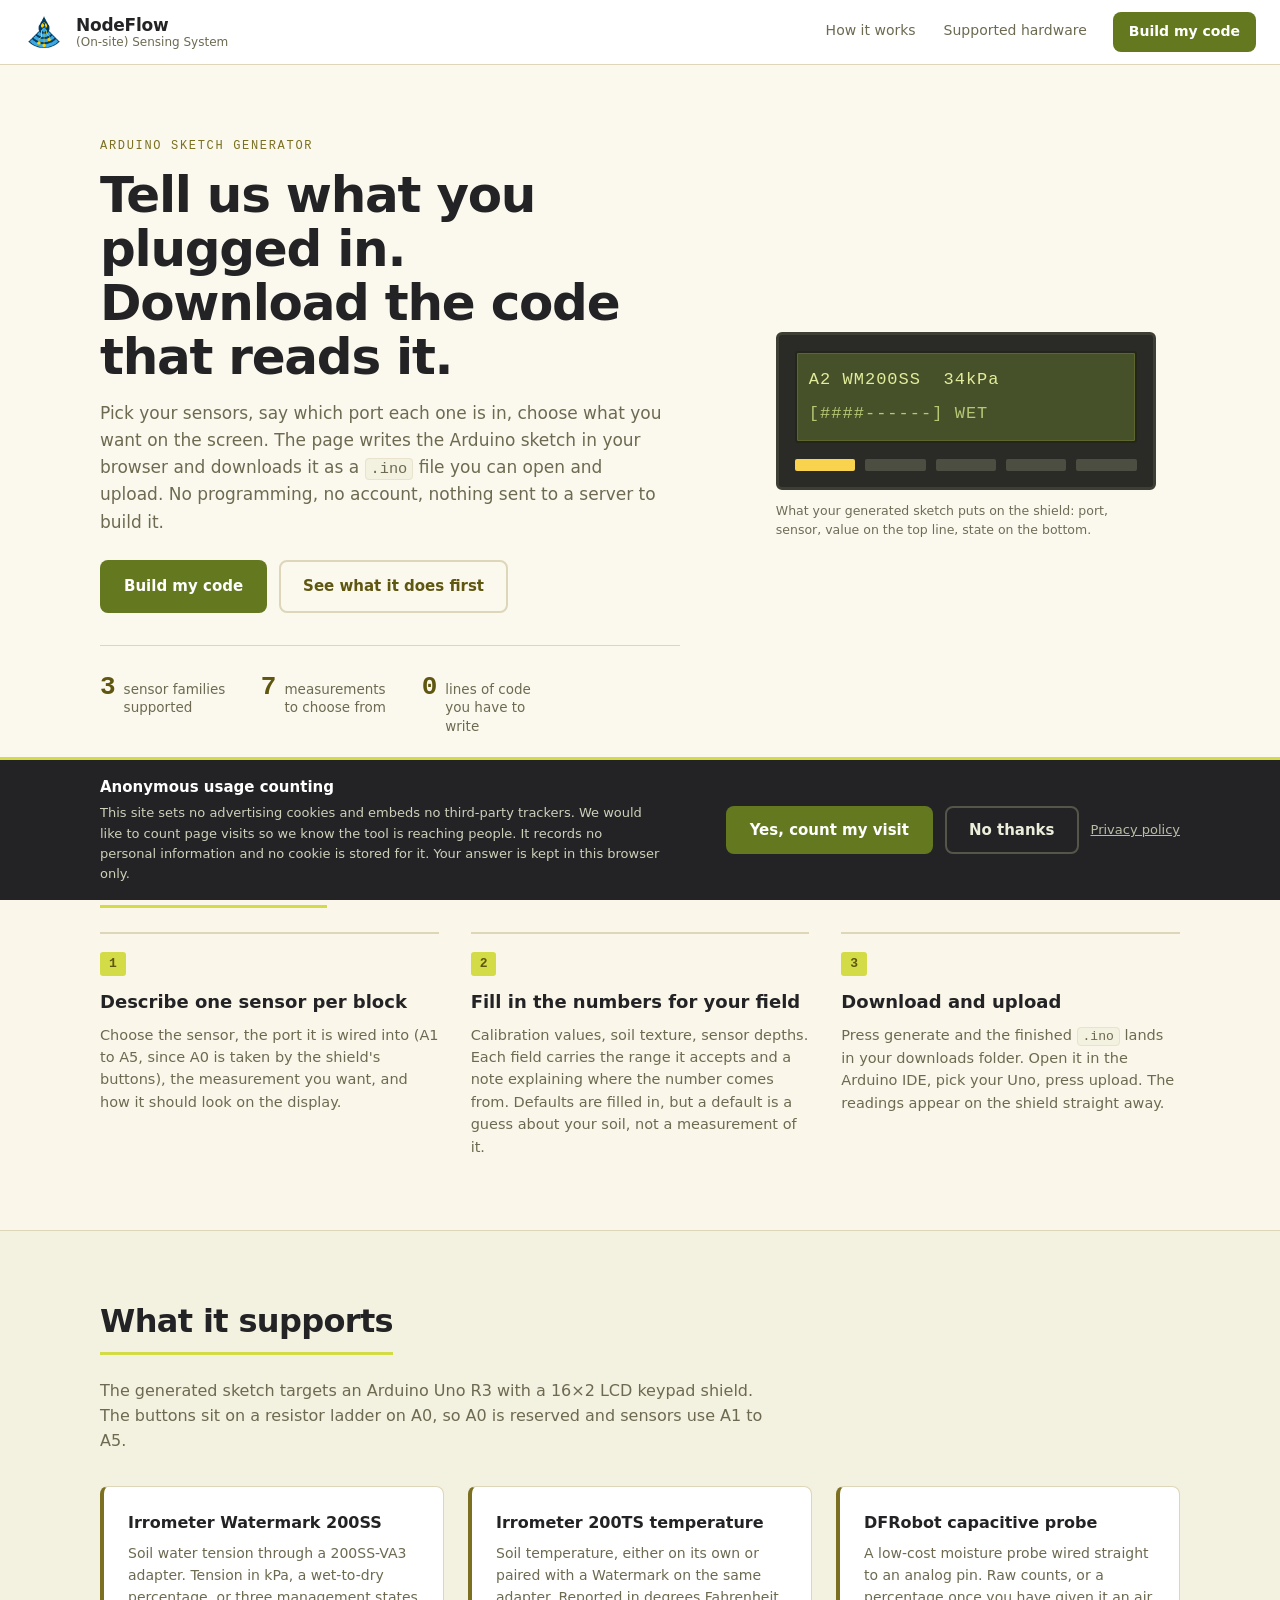
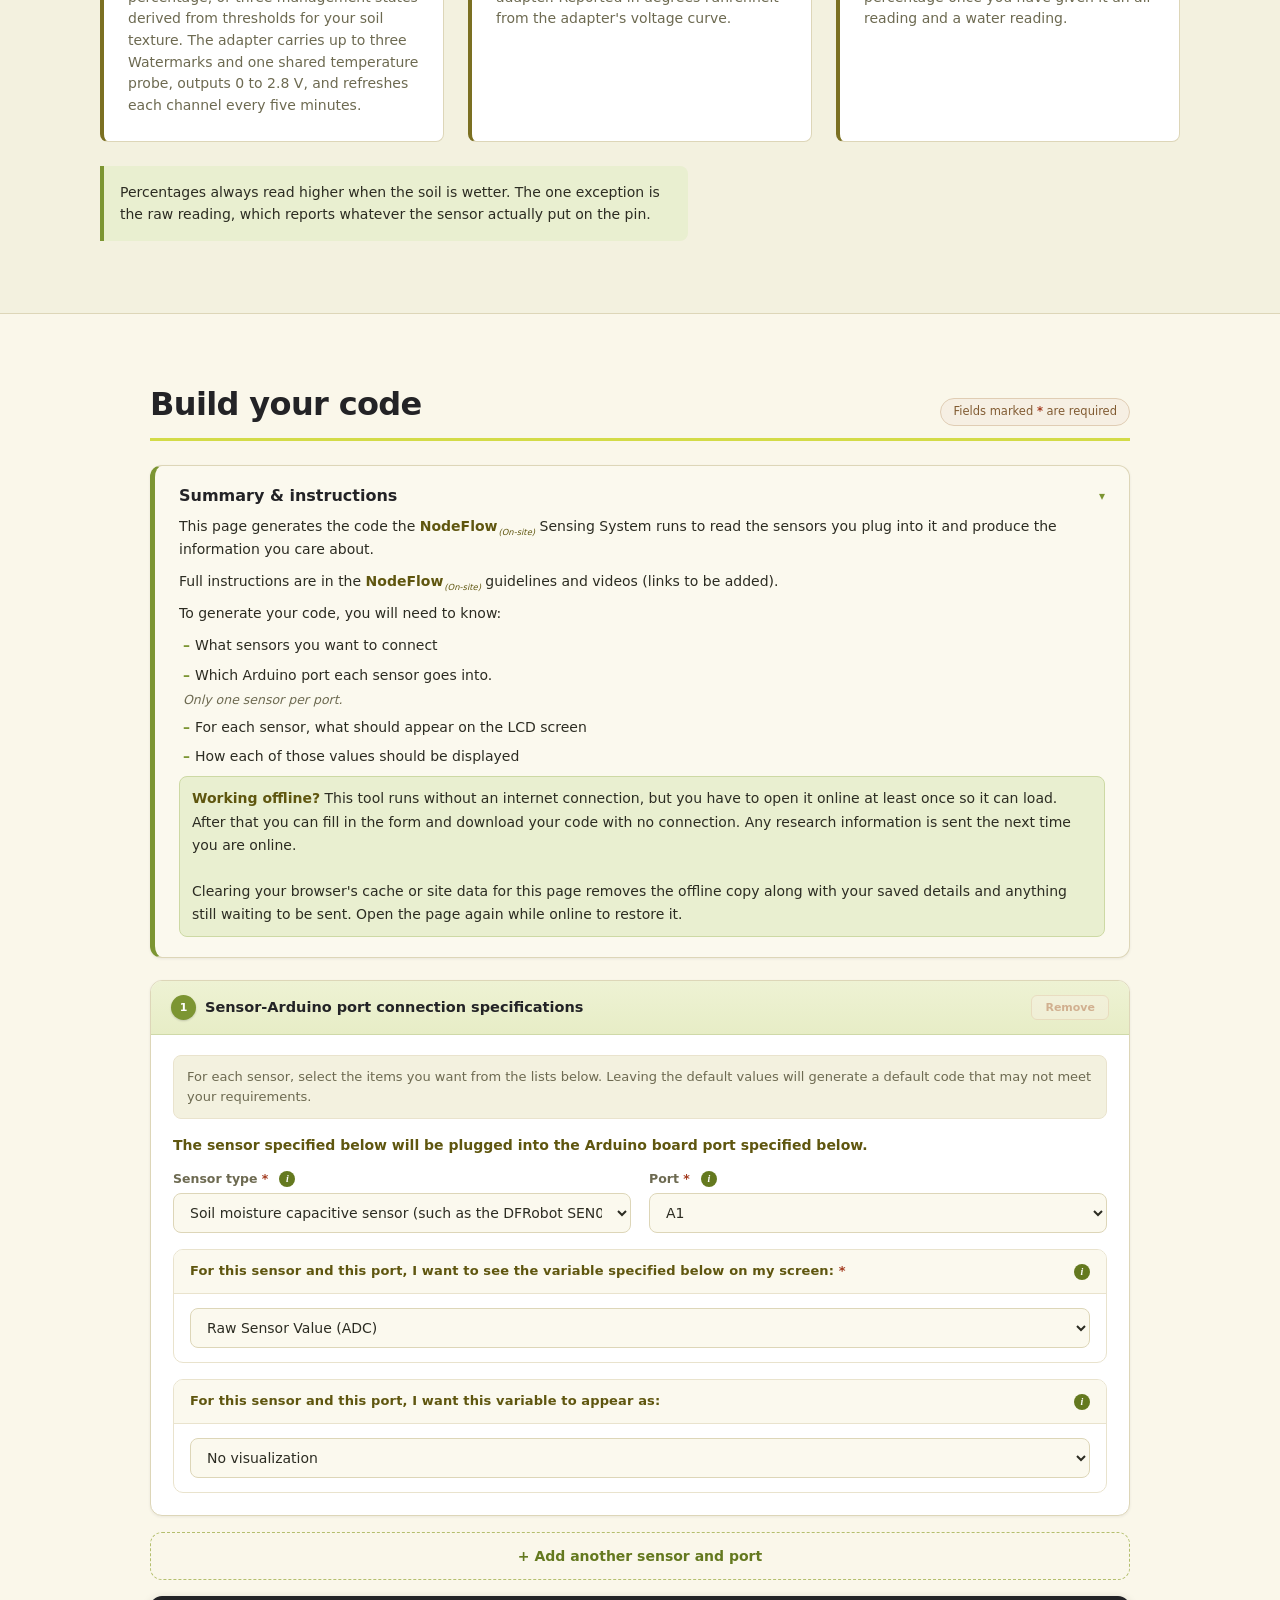
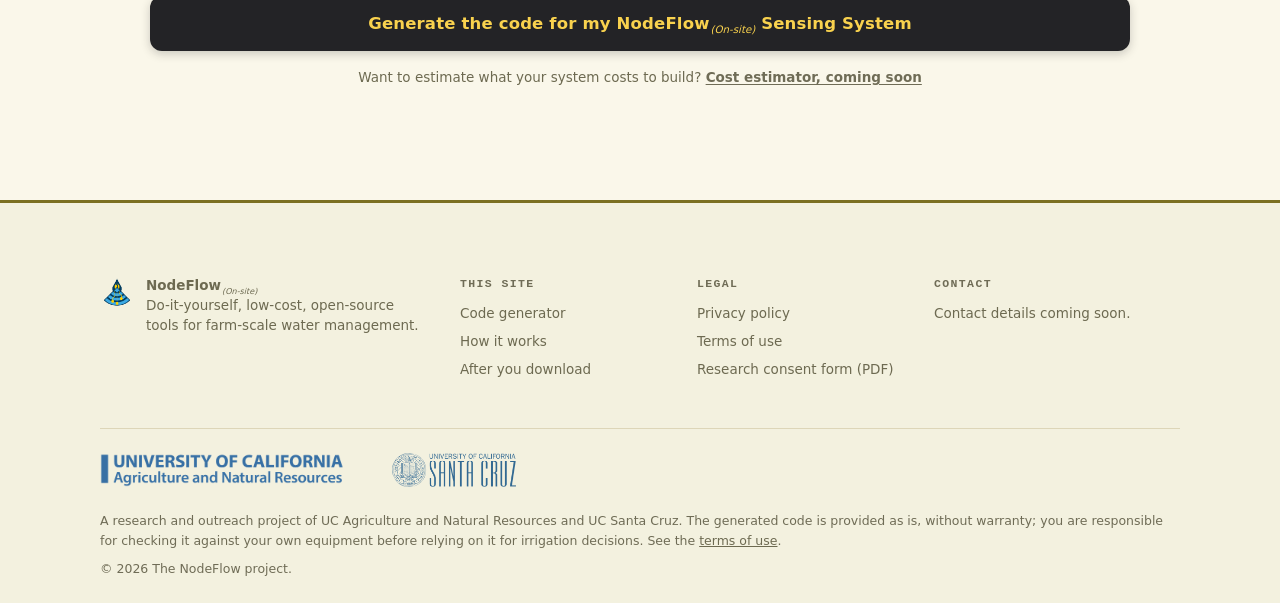
==== index.html @ 5596eda3 "Rebuild the site around the device's own display, and finish the pages The generator was a bare form" ====
<!doctype html>
<html lang="en">
  <head>
    <meta charset="UTF-8" />
    <meta name="viewport" content="width=device-width, initial-scale=1.0" />

    <title>
      NodeFlow (On-site) Arduino Code Generator for Soil Sensors
    </title>
    <meta
      name="description"
      content="Fill in which soil sensors you have and which Arduino ports they use, and download a ready-to-upload .ino sketch. Supports Watermark 200SS tension, Irrometer 200TS temperature and DFRobot capacitive probes. No coding, no account, works offline."
    />
    <link
      rel="canonical"
      href="https://fernlag.github.io/NodeFlow-Onsite-Sensing-System/"
    />
    <meta name="theme-color" content="#7c9532" />
    <meta name="referrer" content="strict-origin-when-cross-origin" />
    <meta
      http-equiv="Content-Security-Policy"
      content="default-src 'self'; script-src 'self' 'unsafe-inline'; style-src 'self' 'unsafe-inline'; img-src 'self' data:; font-src 'self'; connect-src 'self' https://script.google.com; object-src 'none'; base-uri 'self'; form-action 'none'; frame-ancestors 'none'"
    />

    <meta property="og:type" content="website" />
    <meta
      property="og:title"
      content="NodeFlow (On-site) Arduino Code Generator for Soil Sensors"
    />
    <meta
      property="og:description"
      content="Describe your sensors and ports, download a ready-to-upload Arduino sketch. Built for growers, no programming needed."
    />
    <meta
      property="og:url"
      content="https://fernlag.github.io/NodeFlow-Onsite-Sensing-System/"
    />
    <meta
      property="og:image"
      content="https://fernlag.github.io/NodeFlow-Onsite-Sensing-System/assets/img/og-image.png"
    />
    <meta
      property="og:image:alt"
      content="NodeFlow On-site code generator, showing a 16 by 2 LCD reading A2 WM200SS 34 kPa"
    />
    <meta property="og:image:width" content="1200" />
    <meta property="og:image:height" content="630" />
    <meta property="og:site_name" content="NodeFlow (On-site) Sensing System" />
    <meta name="twitter:card" content="summary_large_image" />

    <link rel="icon" href="favicon.ico" sizes="any" />
    <link rel="icon" type="image/png" sizes="32x32" href="assets/img/favicon-32.png" />
    <link rel="icon" type="image/png" sizes="16x16" href="assets/img/favicon-16.png" />
    <link rel="apple-touch-icon" href="assets/img/apple-touch-icon.png" />
    <link rel="manifest" href="site.webmanifest" />
    <link rel="stylesheet" href="assets/css/styles.css" />
  </head>
  <body>
    <a class="skip-link" href="#build">Skip to the code generator</a>

    <header class="site-bar">
      <a class="brand" href="index.html">
        <img
          src="assets/img/nodeflow-logo.png"
          alt="NodeFlow logo: a water drop over a fan of soil layers with three sensor nodes"
          width="40"
          height="40"
        />
        <span class="brand-text">
          <span class="brand-name">NodeFlow</span>
          <span class="brand-sub">(On-site) Sensing System</span>
        </span>
      </a>
      <nav class="site-nav" aria-label="Main">
        <a href="#how">How it works</a>
        <a href="#hardware">Supported hardware</a>
        <a href="#build" class="site-nav-cta">Build my code</a>
      </nav>
    </header>

    <main id="main">
      <!-- ---------- Hero: the primary action sits above the fold ---------- -->
      <section class="hero" aria-labelledby="hero-title">
        <div class="hero-inner">
          <div class="hero-copy">
            <p class="eyebrow">Arduino sketch generator</p>
            <h1 id="hero-title">
              Tell us what you plugged in.<br />
              Download the code that reads it.
            </h1>
            <p class="hero-lede">
              Pick your sensors, say which port each one is in, choose what you
              want on the screen. The page writes the Arduino sketch in your
              browser and downloads it as a
              <code>.ino</code> file you can open and upload. No programming, no
              account, nothing sent to a server to build it.
            </p>
            <div class="hero-actions">
              <a class="btn btn-primary" href="#build">Build my code</a>
              <a class="btn btn-quiet" href="#how">See what it does first</a>
            </div>
            <ul class="hero-facts">
              <li><span>3</span> sensor families supported</li>
              <li><span>7</span> measurements to choose from</li>
              <li><span>0</span> lines of code you have to write</li>
            </ul>
          </div>

          <!-- The device's own 16x2 display is the visual anchor of the site -->
          <div class="hero-device" aria-hidden="true">
            <div class="lcd">
              <div class="lcd-screen">
                <span class="lcd-line">A2 WM200SS  34kPa</span>
                <span class="lcd-line">[####------] WET</span>
              </div>
              <div class="lcd-keys">
                <span></span><span></span><span></span><span></span
                ><span></span>
              </div>
            </div>
            <p class="hero-device-note">
              What your generated sketch puts on the shield: port, sensor, value
              on the top line, state on the bottom.
            </p>
          </div>
        </div>
      </section>

      <noscript>
        <p class="noscript-note">
          This generator builds your Arduino file inside the browser, so it
          needs JavaScript switched on. Everything still happens on your own
          machine: turning JavaScript on does not send your work anywhere.
        </p>
      </noscript>

      <!-- ---------- How it works ---------- -->
      <section id="how" class="band" aria-labelledby="how-title">
        <div class="band-inner">
          <h2 id="how-title">How it works</h2>
          <ol class="steps">
            <li>
              <span class="step-num">1</span>
              <h3>Describe one sensor per block</h3>
              <p>
                Choose the sensor, the port it is wired into (A1 to A5, since A0
                is taken by the shield's buttons), the measurement you want, and
                how it should look on the display.
              </p>
            </li>
            <li>
              <span class="step-num">2</span>
              <h3>Fill in the numbers for your field</h3>
              <p>
                Calibration values, soil texture, sensor depths. Each field
                carries the range it accepts and a note explaining where the
                number comes from. Defaults are filled in, but a default is a
                guess about your soil, not a measurement of it.
              </p>
            </li>
            <li>
              <span class="step-num">3</span>
              <h3>Download and upload</h3>
              <p>
                Press generate and the finished <code>.ino</code> lands in your
                downloads folder. Open it in the Arduino IDE, pick your Uno,
                press upload. The readings appear on the shield straight away.
              </p>
            </li>
          </ol>
        </div>
      </section>

      <!-- ---------- Supported hardware ---------- -->
      <section id="hardware" class="band band-alt" aria-labelledby="hw-title">
        <div class="band-inner">
          <h2 id="hw-title">What it supports</h2>
          <p class="band-lede">
            The generated sketch targets an Arduino Uno R3 with a 16&times;2 LCD
            keypad shield. The buttons sit on a resistor ladder on A0, so A0 is
            reserved and sensors use A1 to A5.
          </p>
          <div class="hw-list">
            <article class="hw-item">
              <h3>Irrometer Watermark 200SS</h3>
              <p>
                Soil water tension through a 200SS-VA3 adapter. Tension in kPa,
                a wet-to-dry percentage, or three management states derived from
                thresholds for your soil texture. The adapter carries up to
                three Watermarks and one shared temperature probe, outputs 0 to
                2.8&nbsp;V, and refreshes each channel every five minutes.
              </p>
            </article>
            <article class="hw-item">
              <h3>Irrometer 200TS temperature</h3>
              <p>
                Soil temperature, either on its own or paired with a Watermark
                on the same adapter. Reported in degrees Fahrenheit from the
                adapter's voltage curve.
              </p>
            </article>
            <article class="hw-item">
              <h3>DFRobot capacitive probe</h3>
              <p>
                A low-cost moisture probe wired straight to an analog pin. Raw
                counts, or a percentage once you have given it an air reading
                and a water reading.
              </p>
            </article>
          </div>
          <p class="hw-note">
            Percentages always read higher when the soil is wetter. The one
            exception is the raw reading, which reports whatever the sensor
            actually put on the pin.
          </p>
        </div>
      </section>

      <!-- ---------- The generator ---------- -->
      <section id="build" class="build" aria-labelledby="build-title">
        <div class="build-inner">
          <div class="build-head">
            <h2 id="build-title">Build your code</h2>
            <p class="req-note">
              Fields marked <span class="req">*</span> are required
            </p>
          </div>

          <div class="info-box" id="info-box">
            <button
              class="info-box-title"
              type="button"
              onclick="toggleInfoBox()"
              aria-expanded="true"
              aria-controls="info-box-body"
            >
              <span>Summary &amp; instructions</span>
              <span class="info-box-chevron" id="info-box-chevron" aria-hidden="true">&#9662;</span>
            </button>
            <div class="info-box-body" id="info-box-body">
              <p>
                This page generates the code the
                <strong>NodeFlow<sub class="nf-sub">(On-site)</sub></strong>
                Sensing System runs to read the sensors you plug into it and
                produce the information you care about.
              </p>
              <p>
                Full instructions are in the
                <strong>NodeFlow<sub class="nf-sub">(On-site)</sub></strong>
                guidelines and videos (links to be added).
              </p>
              <p>To generate your code, you will need to know:</p>
              <ul class="info-list">
                <li>What sensors you want to connect</li>
                <li>
                  Which Arduino port each sensor goes into.
                  <em>Only one sensor per port.</em>
                </li>
                <li>For each sensor, what should appear on the LCD screen</li>
                <li>How each of those values should be displayed</li>
              </ul>
              <p class="offline-note">
                <strong>Working offline?</strong> This tool runs without an
                internet connection, but you have to open it online at least
                once so it can load. After that you can fill in the form and
                download your code with no connection. Any research information
                is sent the next time you are online.
                <br /><br />
                Clearing your browser's cache or site data for this page removes
                the offline copy along with your saved details and anything
                still waiting to be sent. Open the page again while online to
                restore it.
              </p>
            </div>
          </div>

          <div
            id="saved-banner"
            class="saved-banner"
            role="status"
            aria-live="polite"
          ></div>
          <div id="saved-configs" class="saved-configs"></div>

          <div id="sensors-list"></div>

          <div
            id="port-warning"
            class="port-warning"
            role="alert"
            aria-live="assertive"
          ></div>

          <button class="add-block-btn" type="button" onclick="addBlock()">
            <span aria-hidden="true">+</span> Add another sensor and port
          </button>

          <div
            id="form-error"
            class="form-error"
            role="alert"
            aria-live="assertive"
          ></div>

          <button
            class="gen-btn"
            type="button"
            id="gen-btn"
            onclick="handleGenerate()"
          >
            <span class="gen-btn-label">
              Generate the code for my NodeFlow<sub class="nf-sub">(On-site)</sub>
              Sensing System
            </span>
            <span class="btn-spinner" aria-hidden="true"></span>
          </button>

          <p class="cost-estimate">
            Want to estimate what your system costs to build?
            <button type="button" class="cost-link" disabled>
              Cost estimator, coming soon
            </button>
          </p>

          <div
            class="success-banner"
            id="success-banner"
            role="status"
            aria-live="polite"
          >
            <span class="success-mark" aria-hidden="true">&#10003;</span>
            <span>
              Your code downloaded as
              <strong id="success-filename">your file</strong>. You can read it
              below, or see
              <a href="thank-you.html">what to do next</a>.
            </span>
          </div>

          <div class="preview-wrap" id="preview-wrap">
            <div class="preview-head">
              <span>Code preview</span>
              <button class="copy-btn" type="button" onclick="copyPreview()">
                Copy
              </button>
            </div>
            <pre class="preview-code" id="preview-code" tabindex="0"></pre>
          </div>
        </div>
      </section>
    </main>

    <footer class="site-foot">
      <div class="foot-inner">
        <div class="foot-brand">
          <img
            src="assets/img/nodeflow-logo.png"
            alt="NodeFlow logo"
            width="34"
            height="34"
          />
          <p>
            <strong>NodeFlow<sub class="nf-sub">(On-site)</sub></strong><br />
            Do-it-yourself, low-cost, open-source tools for farm-scale water
            management.
          </p>
        </div>

        <nav class="foot-links" aria-label="Site">
          <h2>This site</h2>
          <a href="index.html">Code generator</a>
          <a href="#how">How it works</a>
          <a href="thank-you.html">After you download</a>
        </nav>

        <nav class="foot-links" aria-label="Legal">
          <h2>Legal</h2>
          <a href="privacy.html">Privacy policy</a>
          <a href="terms.html">Terms of use</a>
          <a href="assets/docs/consent.pdf">Research consent form (PDF)</a>
        </nav>

        <div class="foot-links foot-contact">
          <h2>Contact</h2>
          <p class="contact-slot">Contact details coming soon.</p>
        </div>
      </div>

      <div class="foot-partners">
        <img
          src="assets/img/ucanr-logo.png"
          alt="University of California, Agriculture and Natural Resources"
          class="partner-logo"
          width="320"
          height="45"
          loading="lazy"
        />
        <img
          src="assets/img/ucsc-logo.png"
          alt="University of California, Santa Cruz"
          class="partner-logo"
          width="240"
          height="66"
          loading="lazy"
        />
      </div>

      <div class="foot-legal">
        <p>
          A research and outreach project of UC Agriculture and Natural
          Resources and UC Santa Cruz. The generated code is provided as is,
          without warranty; you are responsible for checking it against your own
          equipment before relying on it for irrigation decisions. See the
          <a href="terms.html">terms of use</a>.
        </p>
        <p class="foot-copy">&copy; <span id="foot-year">2026</span> The NodeFlow project.</p>
      </div>
    </footer>

    <!-- Sticky action bar for small screens -->
    <div class="sticky-cta" id="sticky-cta" hidden>
      <span class="sticky-cta-text">Ready when you are</span>
      <button type="button" class="sticky-cta-btn" onclick="handleGenerate()">
        Generate my code
      </button>
    </div>

    <!-- Consent banner -->
    <div
      class="consent-bar"
      id="consent-bar"
      role="dialog"
      aria-modal="false"
      aria-labelledby="consent-bar-title"
      hidden
    >
      <div class="consent-bar-inner">
        <div>
          <h2 id="consent-bar-title">Anonymous usage counting</h2>
          <p>
            This site sets no advertising cookies and embeds no third-party
            trackers. We would like to count page visits so we know the tool is
            reaching people. It records no personal information and no cookie is
            stored for it. Your answer is kept in this browser only.
          </p>
        </div>
        <div class="consent-bar-btns">
          <button type="button" class="btn btn-primary" id="consent-yes">
            Yes, count my visit
          </button>
          <button type="button" class="btn btn-quiet" id="consent-no">
            No thanks
          </button>
          <a class="consent-bar-link" href="privacy.html">Privacy policy</a>
        </div>
      </div>
    </div>

    <!-- Research submission modal -->
    <div id="survey-overlay" class="survey-overlay">
      <div
        class="survey-modal"
        role="dialog"
        aria-modal="true"
        aria-labelledby="survey-title"
      >
        <div class="survey-modal-head">
          <h2 class="survey-title" id="survey-title">Before you download</h2>
          <button
            class="survey-close"
            type="button"
            onclick="closeSurvey()"
            aria-label="Cancel and close this dialog"
          >
            <span aria-hidden="true">&#x2715;</span>
          </button>
        </div>
        <div class="survey-modal-body" id="survey-body"></div>
        <div class="survey-modal-foot">
          <label class="consent-label">
            <input type="checkbox" id="consent-checkbox" />
            <span>
              I have read the
              <a
                href="assets/docs/consent.pdf"
                target="_blank"
                rel="noopener noreferrer"
                class="consent-link"
                >consent form (PDF, opens in a new tab)</a
              >
              and agree to my information being collected by NodeFlow for
              research purposes.
            </span>
          </label>
          <div class="survey-foot-btns">
            <button
              class="survey-cancel-btn"
              type="button"
              onclick="closeSurvey()"
            >
              Cancel
            </button>
            <button
              class="survey-confirm-btn"
              id="confirm-btn"
              type="button"
              onclick="confirmSurvey()"
              disabled
            >
              <span class="gen-btn-label">Confirm and download</span>
              <span class="btn-spinner" aria-hidden="true"></span>
            </button>
          </div>
        </div>
      </div>
    </div>

    <script src="assets/js/config.js"></script>
    <script src="assets/js/main.js"></script>
    <script src="assets/js/site.js"></script>
  </body>
</html>
---- assets/css/styles.css ----
/* ============================================================
   NodeFlow On-site Sensing System — stylesheet
   Palette: chartreuse / olive / brown / gold / charcoal / leaf
   ============================================================ */

:root {
  --chartreuse: #d3db47;
  --olive: #7b7022;
  --brown: #815b32;
  --gold: #f9d24e;
  --ink: #232326;
  --leaf: #7c9532;

  --leaf-dark: #64791f;
  --leaf-light: #e9efd0;
  --olive-dark: #5f560f;

  --page: #faf7ea;
  --card: #ffffff;
  --surface: #fbf9ee;
  --surface-alt: #f3f1df;

  --line: #ddd6b8;
  --line-soft: #e9e3cd;

  --text: #2c2c22;
  --text-soft: #6d6a51;
  --text-faint: #6f6c56;

  --danger: #a33b1f;
  --danger-bg: #fdf1ec;
  --danger-line: #e5b9a6;

  --font-sans:
    "Inter", "Segoe UI", system-ui, -apple-system, "Helvetica Neue", sans-serif;
  --font-mono: ui-monospace, "SF Mono", Menlo, Consolas, "Liberation Mono", monospace;

  /* Vertical rhythm. Spacing is a scale, not a guess. */
  --s-1: 4px;
  --s-2: 8px;
  --s-3: 12px;
  --s-4: 16px;
  --s-5: 24px;
  --s-6: 32px;
  --s-7: 48px;
  --s-8: 72px;
  --s-9: 104px;

  --measure: 66ch;
  --wrap: 1080px;

  --focus: #1f5f8b;

  --radius: 12px;
  --radius-sm: 8px;
  --shadow: 0 1px 3px rgba(35, 35, 38, 0.07);
  --shadow-lift: 0 4px 16px rgba(35, 35, 38, 0.12);
}

*,
*::before,
*::after {
  box-sizing: border-box;
  margin: 0;
  padding: 0;
}

html {
  scroll-behavior: smooth;
}

body {
  font-family: var(--font-sans);
  background: var(--page);
  color: var(--text);
  min-height: 100vh;
  font-size: 16px;
  line-height: 1.55;
  -webkit-font-smoothing: antialiased;
}

@media (prefers-reduced-motion: reduce) {
  html {
    scroll-behavior: auto;
  }

  *,
  *::before,
  *::after {
    animation-duration: 0.001ms !important;
    animation-iteration-count: 1 !important;
    transition-duration: 0.001ms !important;
  }
}

.req-note {
  display: inline-block;
  font-size: 11.5px;
  font-weight: 500;
  color: var(--brown);
  background: #f6efe3;
  border: 1px solid #e0cdb4;
  border-radius: 999px;
  padding: 4px 12px;
}

.req {
  color: var(--danger);
  font-weight: 700;
}

/* Product-name treatment: NodeFlow(On-site) */
.nf-sub {
  font-style: italic;
  font-size: 0.6em;
  font-weight: 400;
  letter-spacing: 0;
  vertical-align: sub;
  line-height: 0;
  margin-left: 1px;
}

.gen-btn .nf-sub,
.block-title .nf-sub {
  font-size: 0.62em;
}

/* ---------- Info box ---------- */

.info-box {
  background: var(--surface);
  border: 1px solid var(--line);
  border-left: 5px solid var(--leaf);
  border-radius: var(--radius);
  padding: 20px 24px;
  margin: 22px 0;
  text-align: left;
  box-shadow: var(--shadow);
}

.info-box-title {
  display: flex;
  justify-content: space-between;
  align-items: center;
  width: 100%;
  font-family: inherit;
  font-weight: 700;
  font-size: 16px;
  color: var(--ink);
  background: none;
  border: none;
  padding: 0;
  cursor: pointer;
  text-align: left;
  transition: color 0.15s;
}

.info-box-title:hover {
  color: var(--leaf-dark);
}

.info-box-chevron {
  font-size: 12px;
  color: var(--leaf);
  transition: transform 0.15s;
}

.info-box-body {
  overflow: hidden;
  max-height: 900px;
  opacity: 1;
  margin-top: 10px;
  transition:
    max-height 0.25s ease,
    opacity 0.2s ease,
    margin-top 0.25s ease;
}

.info-box-body.collapsed {
  max-height: 0;
  opacity: 0;
  margin-top: 0;
}

.info-box p {
  margin: 0 0 9px;
  font-size: 14px;
  line-height: 1.65;
  color: var(--text);
}

.info-box p:last-child {
  margin-bottom: 0;
}

.info-box strong {
  color: var(--olive-dark);
}

.info-list {
  list-style: none;
  padding-left: 4px;
  margin: 6px 0 8px;
}

.info-list li {
  font-size: 14px;
  line-height: 1.65;
  color: var(--text);
  margin-bottom: 6px;
}

.info-list li::before {
  content: "– ";
  color: var(--leaf);
  font-weight: 700;
}

.info-list li:last-child {
  margin-bottom: 0;
}

.info-list em {
  display: block;
  margin-top: 3px;
  font-size: 12.5px;
  color: var(--text-soft);
  font-style: italic;
}

.offline-note {
  margin: 12px 0 0;
  padding: 10px 12px;
  background: var(--leaf-light);
  border: 1px solid #cdd9a4;
  border-radius: var(--radius-sm);
  font-size: 12.5px;
  line-height: 1.55;
  color: var(--text);
}

.offline-note strong {
  color: var(--olive-dark);
}

/* ---------- Saved banner ---------- */

.saved-banner {
  display: none;
  background: var(--leaf-light);
  border: 1px solid #cdd9a4;
  border-left: 4px solid var(--leaf);
  color: var(--text);
  padding: 10px 14px;
  border-radius: var(--radius-sm);
  font-size: 13px;
  margin-bottom: 14px;
}

.saved-banner.show {
  display: block;
}

.saved-banner a {
  color: var(--leaf-dark);
  font-weight: 600;
  text-decoration: none;
  margin-left: 6px;
}

.saved-banner a:hover {
  text-decoration: underline;
}

/* ---------- Sensor block ---------- */

.sensor-block {
  background: var(--card);
  border: 1px solid var(--line);
  border-radius: var(--radius);
  margin-bottom: 16px;
  overflow: hidden;
  box-shadow: var(--shadow);
}

.block-head {
  padding: 14px 20px;
  background: linear-gradient(180deg, #eef2d4, #e7edc6);
  border-bottom: 1px solid #cfd9a8;
  display: flex;
  justify-content: space-between;
  align-items: center;
  gap: 12px;
}

.block-title {
  font-size: 14.5px;
  font-weight: 700;
  color: var(--ink);
  display: flex;
  align-items: center;
  gap: 9px;
}

.sensor-num {
  display: inline-flex;
  align-items: center;
  justify-content: center;
  width: 25px;
  height: 25px;
  border-radius: 50%;
  background: var(--leaf);
  color: #fff;
  font-size: 11px;
  font-weight: 700;
  flex-shrink: 0;
  box-shadow: 0 1px 2px rgba(35, 35, 38, 0.2);
}

.remove-btn {
  font-size: 11px;
  font-weight: 600;
  color: var(--danger);
  background: var(--danger-bg);
  border: 1px solid var(--danger-line);
  border-radius: 6px;
  padding: 5px 13px;
  cursor: pointer;
  font-family: inherit;
  white-space: nowrap;
  transition:
    background 0.15s,
    border-color 0.15s;
}

.remove-btn:hover {
  background: #f9e2d8;
  border-color: #d5a189;
}

.remove-btn:disabled {
  opacity: 0.35;
  cursor: not-allowed;
}

.block-body {
  padding: 20px 22px 22px;
  display: flex;
  flex-direction: column;
  gap: 16px;
}

.block-intro {
  font-size: 13px;
  color: var(--text-soft);
  line-height: 1.55;
  margin: 0;
  padding: 11px 13px;
  background: var(--surface-alt);
  border-radius: var(--radius-sm);
  border: 1px solid var(--line-soft);
}

.pair-caption {
  font-size: 14px;
  color: var(--olive-dark);
  font-weight: 600;
  margin: 0 0 -4px;
}

/* ---------- Section cards ---------- */

.section-card {
  border: 1px solid var(--line-soft);
  border-radius: 10px;
  overflow: hidden;
  background: var(--card);
}

.section-head {
  padding: 12px 16px;
  background: var(--surface);
  border-bottom: 1px solid var(--line-soft);
  display: flex;
  justify-content: space-between;
  align-items: center;
  gap: 10px;
}

.section-label {
  font-size: 13px;
  font-weight: 700;
  color: var(--olive-dark);
  letter-spacing: 0.01em;
  line-height: 1.45;
  text-transform: none;
}

.section-body {
  padding: 14px 16px;
}

/* ---------- Fields ---------- */

.field {
  display: flex;
  flex-direction: column;
  gap: 5px;
}

.field label {
  font-size: 12.5px;
  font-weight: 600;
  color: var(--text-soft);
}

.field select,
.field input[type="text"],
.field input[type="number"],
.field input[type="email"] {
  width: 100%;
  padding: 10px 12px;
  border-radius: var(--radius-sm);
  border: 1px solid var(--line);
  background: var(--surface);
  color: var(--text);
  font-size: 14px;
  font-family: inherit;
  transition:
    border-color 0.15s,
    box-shadow 0.15s,
    background 0.15s;
}

.field select:hover,
.field input:hover {
  border-color: #c9c0a0;
}

.field select:focus,
.field input:focus {
  outline: none;
  background: #fff;
  border-color: var(--leaf);
  box-shadow: 0 0 0 3px rgba(124, 149, 50, 0.16);
}

.field input.error,
.field select.error {
  border-color: var(--danger);
  background: var(--danger-bg);
}

.field input[readonly] {
  background: var(--surface-alt);
  color: var(--text-faint);
  cursor: not-allowed;
  border-color: var(--line-soft);
}

.err-msg {
  font-size: 11px;
  color: var(--danger);
  display: none;
}

.err-msg.show {
  display: block;
}

.row2 {
  display: grid;
  grid-template-columns: 1fr 1fr;
  gap: 18px;
}

/* ---------- Parameters ---------- */

.param-row {
  display: grid;
  grid-template-columns: 1.5fr 1fr;
  gap: 18px;
  align-items: end;
  margin-bottom: 12px;
}

.param-row:last-child {
  margin-bottom: 0;
}

.param-display-name {
  padding: 10px 12px;
  border-radius: var(--radius-sm);
  border: 1px solid var(--line-soft);
  background: var(--surface-alt);
  color: var(--text-soft);
  font-size: 14px;
  font-weight: 500;
  font-family: inherit;
}

.value-unit-labels {
  display: flex;
  gap: 6px;
  align-items: center;
}

.value-unit-labels label:first-child,
.value-unit-labels .value-caption {
  flex: 1;
  font-size: 12.5px;
  font-weight: 600;
  color: var(--text-soft);
}

.param-name-caption {
  font-size: 12.5px;
  font-weight: 600;
  color: var(--text-soft);
}

.field-help {
  font-size: 12px;
  line-height: 1.45;
  color: var(--text-faint);
}

.unit-label {
  width: 84px;
  flex-shrink: 0;
  font-size: 11.5px;
  font-weight: 600;
  color: var(--text-soft);
  text-align: center;
}

.value-unit-row {
  display: flex;
  gap: 6px;
  align-items: center;
}

.value-unit-row input[type="number"] {
  flex: 1;
  min-width: 0;
}

.unit-box {
  flex-shrink: 0;
  min-width: 56px;
  max-width: 84px;
  padding: 10px 8px;
  border-radius: var(--radius-sm);
  border: 1px solid #cfd9a8;
  background: var(--leaf-light);
  color: var(--olive-dark);
  font-size: 12px;
  font-weight: 600;
  font-family: inherit;
  text-align: center;
  white-space: nowrap;
  cursor: default;
  user-select: none;
}

/* ---------- Wetting front notice ---------- */

.wetting-front-msg {
  background: #fdf4dd;
  border: 1px solid #e8cf8a;
  border-left: 4px solid var(--gold);
  border-radius: var(--radius-sm);
  padding: 11px 13px;
  font-size: 12.5px;
  color: #6b5211;
  line-height: 1.55;
  margin-bottom: 11px;
}

.wetting-front-msg strong {
  color: var(--brown);
}

/* ---------- Buttons ---------- */

.add-block-btn {
  width: 100%;
  padding: 15px;
  border-radius: var(--radius);
  border: 1.5px dashed #b4bf6e;
  background: none;
  color: var(--leaf-dark);
  font-size: 14px;
  font-weight: 600;
  cursor: pointer;
  font-family: inherit;
  margin-bottom: 16px;
  transition:
    border-color 0.15s,
    color 0.15s,
    background 0.15s;
}

.add-block-btn:hover {
  border-color: var(--leaf);
  color: var(--olive-dark);
  background: var(--leaf-light);
}

.port-warning {
  font-size: 12px;
  color: #7a4a12;
  background: #fdf4dd;
  border: 1px solid #e8cf8a;
  border-radius: var(--radius-sm);
  padding: 9px 13px;
  margin-bottom: 12px;
  display: none;
  line-height: 1.5;
}

.port-warning.show {
  display: block;
}

.gen-btn {
  width: 100%;
  padding: 18px;
  border-radius: var(--radius);
  border: none;
  background: var(--ink);
  color: var(--gold);
  font-size: 16.5px;
  font-weight: 700;
  cursor: pointer;
  font-family: inherit;
  letter-spacing: 0.01em;
  transition:
    background 0.15s,
    transform 0.05s;
  box-shadow: 0 3px 10px rgba(35, 35, 38, 0.22);
}

.gen-btn:hover {
  background: #33333a;
}

.gen-btn:active {
  transform: translateY(1px);
}

.cost-estimate {
  text-align: center;
  font-size: 13.5px;
  color: var(--text-soft);
  margin: 16px 0 8px;
}

.cost-link {
  color: var(--leaf-dark);
  font-weight: 600;
  text-decoration: underline;
  text-underline-offset: 2px;
  cursor: pointer;
}

.cost-link:hover {
  color: var(--olive-dark);
}

/* ---------- Success + preview ---------- */

.success-banner {
  margin-top: 14px;
  padding: 13px 16px;
  border-radius: var(--radius-sm);
  background: var(--leaf-light);
  border: 1px solid #cdd9a4;
  border-left: 4px solid var(--leaf);
  font-size: 13.5px;
  color: var(--olive-dark);
  display: none;
  align-items: center;
  gap: 10px;
}

.success-banner.show {
  display: flex;
}

.success-banner strong {
  font-weight: 700;
}

.preview-wrap {
  margin-top: 14px;
  border: 1px solid var(--line);
  border-radius: var(--radius);
  overflow: hidden;
  display: none;
  box-shadow: var(--shadow);
}

.preview-wrap.show {
  display: block;
}

.preview-head {
  padding: 9px 14px;
  background: var(--ink);
  border-bottom: 1px solid var(--ink);
  display: flex;
  justify-content: space-between;
  align-items: center;
  font-size: 11.5px;
  font-weight: 600;
  letter-spacing: 0.04em;
  text-transform: uppercase;
  color: var(--chartreuse);
}

.copy-btn {
  font-size: 11.5px;
  font-weight: 600;
  color: var(--gold);
  background: none;
  border: none;
  cursor: pointer;
  font-family: inherit;
}

.copy-btn:hover {
  text-decoration: underline;
}

.preview-code {
  padding: 14px 16px;
  background: #fcfbf3;
  font-family: ui-monospace, "Cascadia Code", monospace;
  font-size: 12px;
  line-height: 1.75;
  color: #33332a;
  white-space: pre;
  overflow-x: auto;
  max-height: 380px;
  overflow-y: auto;
}

/* ---------- Tooltip badge ---------- */

/* The badge is a real button so it can be reached with Tab and read out by
   a screen reader; these rules undo the browser's button chrome. */
.field-label {
  display: flex;
  align-items: center;
  gap: 6px;
}

.tip-badge {
  border: none;
  padding: 0;
  display: inline-flex;
  align-items: center;
  justify-content: center;
  width: 16px;
  height: 16px;
  border-radius: 50%;
  background: var(--leaf-dark);
  color: #fff;
  font-size: 10px;
  font-weight: 700;
  font-style: italic;
  font-family: Georgia, serif;
  cursor: help;
  margin-left: 5px;
  vertical-align: middle;
  flex-shrink: 0;
  user-select: none;
  text-transform: none;
  transition: background 0.15s;
}

.tip-badge:hover {
  background: var(--olive);
}

/* The badge reads best small, but a 16px target is too small to hit reliably
   on a phone. This keeps the drawn size and widens the touch area to 24px. */
.tip-badge {
  position: relative;
}

.tip-badge::after {
  content: "";
  position: absolute;
  inset: -4px;
}

/* ---------- Survey modal ---------- */

.survey-overlay {
  display: none;
  position: fixed;
  inset: 0;
  background: rgba(35, 35, 38, 0.5);
  z-index: 1000;
  align-items: center;
  justify-content: center;
  padding: 16px;
}

.survey-overlay.show {
  display: flex;
}

.survey-modal {
  background: var(--card);
  border-radius: 16px;
  width: 100%;
  max-width: 480px;
  max-height: 90vh;
  display: flex;
  flex-direction: column;
  box-shadow: var(--shadow-lift);
  overflow: hidden;
}

.survey-modal-head {
  padding: 16px 20px;
  background: linear-gradient(180deg, #eef2d4, #e7edc6);
  border-bottom: 1px solid #cfd9a8;
  display: flex;
  justify-content: space-between;
  align-items: center;
  flex-shrink: 0;
}

.survey-title {
  font-size: 15px;
  font-weight: 700;
  color: var(--ink);
}

.survey-close {
  background: none;
  border: none;
  font-size: 16px;
  color: var(--text-soft);
  cursor: pointer;
  padding: 2px 7px;
  border-radius: 5px;
  line-height: 1;
}

.survey-close:hover {
  background: #dbe3b4;
  color: var(--ink);
}

.survey-modal-body {
  padding: 20px;
  overflow-y: auto;
  display: flex;
  flex-direction: column;
  gap: 14px;
  flex: 1;
}

.survey-field {
  display: flex;
  flex-direction: column;
  gap: 5px;
}

.survey-modal-foot {
  display: flex;
  flex-direction: column;
  gap: 0;
  padding: 16px 20px 20px;
  border-top: 1px solid var(--line-soft);
  background: var(--surface);
  flex-shrink: 0;
}

.consent-label {
  display: flex;
  align-items: center;
  gap: 10px;
  font-size: 12.5px;
  color: var(--text);
  line-height: 1.5;
  padding: 11px 13px;
  background: var(--leaf-light);
  border: 1px solid #cdd9a4;
  border-radius: var(--radius-sm);
  margin-bottom: 14px;
  cursor: pointer;
}

.consent-label input[type="checkbox"] {
  flex-shrink: 0;
  width: 16px;
  height: 16px;
  accent-color: var(--leaf);
  cursor: pointer;
}

.consent-link {
  color: var(--leaf-dark);
  font-weight: 600;
  text-decoration: underline;
}

.consent-link:hover {
  color: var(--olive-dark);
}

.survey-foot-btns {
  display: flex;
  justify-content: space-between;
  gap: 10px;
}

.survey-cancel-btn {
  padding: 10px 18px;
  border-radius: var(--radius-sm);
  border: 1px solid var(--line);
  background: none;
  color: var(--text-soft);
  font-size: 13px;
  font-weight: 600;
  cursor: pointer;
  font-family: inherit;
}

.survey-cancel-btn:hover {
  background: var(--surface-alt);
  color: var(--text);
}

.survey-confirm-btn {
  padding: 10px 20px;
  border-radius: var(--radius-sm);
  border: none;
  background: var(--ink);
  color: var(--gold);
  font-size: 13px;
  font-weight: 700;
  cursor: pointer;
  font-family: inherit;
  box-shadow: 0 2px 6px rgba(35, 35, 38, 0.2);
}

.survey-confirm-btn:hover {
  background: #33333a;
}

.survey-confirm-btn:disabled {
  opacity: 0.45;
  cursor: not-allowed;
  background: #6f6f66;
  color: #efe6c6;
  box-shadow: none;
}

/* ---------- Saved files ---------- */

.saved-info-note {
  margin: 12px 0 0;
  font-size: 12.5px;
  color: var(--text-soft);
  font-style: italic;
}

.saved-info-note a {
  color: var(--leaf-dark);
  text-decoration: none;
  font-style: normal;
  font-weight: 600;
  margin-left: 4px;
}

.saved-info-note a:hover {
  text-decoration: underline;
}

.filename-section {
  margin-bottom: 10px;
}

.filename-section-head {
  display: flex;
  flex-direction: column;
  gap: 3px;
  margin-bottom: 8px;
}

.filename-section-head strong {
  color: var(--ink);
  font-size: 13.5px;
}

.filename-section-help {
  color: var(--text-soft);
  font-size: 12px;
  line-height: 1.45;
}

.saved-file-list {
  display: flex;
  flex-direction: column;
  gap: 6px;
  max-height: 200px;
  overflow-y: auto;
}

.saved-file-row {
  display: flex;
  gap: 6px;
  align-items: stretch;
}

.saved-file-btn {
  flex: 1;
  display: flex;
  justify-content: space-between;
  align-items: center;
  gap: 12px;
  padding: 10px 12px;
  border: 1.5px solid var(--line);
  border-radius: var(--radius-sm);
  background: var(--surface);
  color: var(--text);
  font-size: 13px;
  font-family: inherit;
  cursor: pointer;
  text-align: left;
  transition:
    background 0.12s,
    border-color 0.12s,
    transform 0.05s;
}

.saved-file-btn:hover {
  background: var(--leaf-light);
  border-color: var(--leaf);
}

.saved-file-btn:active {
  transform: scale(0.99);
}

.saved-file-name {
  font-weight: 700;
  font-size: 13.5px;
}

.saved-file-meta {
  display: flex;
  flex-direction: column;
  align-items: flex-end;
  gap: 2px;
}

.saved-file-ts {
  font-size: 11px;
  color: var(--text-faint);
  font-weight: 400;
  white-space: nowrap;
}

.saved-file-action {
  font-size: 11px;
  color: var(--leaf-dark);
  font-weight: 700;
  white-space: nowrap;
}

.saved-file-del {
  width: 32px;
  border: 1px solid var(--line);
  border-radius: var(--radius-sm);
  background: var(--surface);
  color: var(--danger);
  font-size: 13px;
  cursor: pointer;
  font-family: inherit;
}

.saved-file-del:hover {
  background: var(--danger-bg);
  border-color: var(--danger-line);
}

.saved-file-divider {
  display: flex;
  align-items: center;
  gap: 12px;
  margin: 14px 0;
  color: var(--text-faint);
  font-size: 11px;
  font-weight: 700;
  letter-spacing: 1px;
}

.saved-file-divider::before,
.saved-file-divider::after {
  content: "";
  flex: 1;
  height: 1px;
  background: var(--line);
}

/* ---------- Connectivity bars ---------- */

#offline-bar {
  position: fixed;
  bottom: 0;
  left: 0;
  right: 0;
  z-index: 2000;
  background: var(--brown);
  color: #fff;
  font-size: 13px;
  line-height: 1.45;
  text-align: center;
  padding: 11px 16px;
  box-shadow: 0 -2px 10px rgba(35, 35, 38, 0.18);
}

#update-bar {
  position: fixed;
  top: 0;
  left: 0;
  right: 0;
  z-index: 2100;
  background: var(--ink);
  color: var(--gold);
  font-size: 13px;
  font-weight: 600;
  display: flex;
  align-items: center;
  justify-content: center;
  gap: 14px;
  padding: 11px 16px;
  box-shadow: 0 2px 10px rgba(35, 35, 38, 0.22);
}

#update-bar button {
  background: var(--gold);
  color: var(--ink);
  border: none;
  border-radius: 6px;
  padding: 6px 15px;
  font-size: 13px;
  font-weight: 700;
  font-family: inherit;
  cursor: pointer;
  transition: background 0.15s;
}

#update-bar button:hover {
  background: #fcdd77;
}

/* ---------- Responsive ---------- */

@media (max-width: 760px) {
  .row2,
  .param-row {
    grid-template-columns: 1fr;
    gap: 12px;
  }

}

@media (max-width: 520px) {
  body {
    padding: 24px 12px 60px;
  }

  .block-body {
    padding: 16px;
  }

  .info-box {
    padding: 16px 18px;
  }

  .row2,
  .param-row {
    grid-template-columns: 1fr;
  }

  .value-unit-row {
    flex-direction: column;
  }

  .unit-box {
    max-width: none;
    width: 100%;
  }

}

.saved-configs:not(:empty) {
  background: var(--surface);
  border: 1px solid var(--line);
  border-radius: var(--radius);
  padding: 16px 18px;
  margin-bottom: 18px;
}

.stamp-opt {
  display: flex;
  align-items: flex-start;
  gap: 8px;
  margin-top: 8px;
  font-size: 12.5px;
  font-weight: 400;
  color: var(--text-soft);
  line-height: 1.4;
  cursor: pointer;
}

.stamp-opt input[type="checkbox"] {
  flex-shrink: 0;
  width: 15px;
  height: 15px;
  margin-top: 1px;
  accent-color: var(--leaf);
  cursor: pointer;
}

.generate-error {
  display: none;
  margin: 12px 22px 0;
  padding: 11px 13px;
  background: #fdecea;
  border-left: 3px solid #c0392b;
  border-radius: 6px;
  color: #7d2820;
  font-size: 13px;
  line-height: 1.5;
}

.generate-error.show {
  display: block;
}

.survey-confirm-btn:disabled {
  opacity: 0.65;
  cursor: progress;
}


/* ============================================================
   SITE CHROME
   Header, hero, content bands, footer, sticky action bar,
   consent bar, static pages, accessibility affordances.
   The visual idea running through all of it: the device's own
   16x2 LCD readout. Square corners and hard rules belong to the
   hardware; the softer radius stays on the form controls.
   ============================================================ */

/* ---------- Accessibility ---------- */

.skip-link {
  position: absolute;
  left: -9999px;
  top: 0;
  z-index: 200;
  padding: 12px 18px;
  background: var(--ink);
  color: #f4f7e2;
  font-weight: 600;
  text-decoration: none;
}

.skip-link:focus {
  left: 12px;
  top: 12px;
}

:focus-visible {
  outline: 3px solid var(--focus);
  outline-offset: 2px;
}

.visually-hidden {
  position: absolute;
  width: 1px;
  height: 1px;
  overflow: hidden;
  clip: rect(0 0 0 0);
  white-space: nowrap;
}

/* ---------- Header ---------- */

.site-bar {
  display: flex;
  align-items: center;
  justify-content: space-between;
  gap: var(--s-5);
  flex-wrap: wrap;
  padding: var(--s-3) var(--s-5);
  background: var(--card);
  border-bottom: 1px solid var(--line);
  position: sticky;
  top: 0;
  z-index: 60;
}

.brand {
  display: flex;
  align-items: center;
  gap: var(--s-3);
  text-decoration: none;
  color: inherit;
}

.brand img {
  display: block;
  width: 40px;
  height: 40px;
}

.brand-text {
  display: flex;
  flex-direction: column;
  line-height: 1.2;
}

.brand-name {
  font-size: 17px;
  font-weight: 700;
  letter-spacing: -0.015em;
  color: var(--ink);
}

.brand-sub {
  font-size: 12px;
  color: var(--text-soft);
}

.site-nav {
  display: flex;
  align-items: center;
  gap: var(--s-5);
  font-size: 14px;
}

.site-nav a {
  color: var(--text-soft);
  text-decoration: none;
  font-weight: 500;
  padding: 6px 2px;
  border-bottom: 2px solid transparent;
}

.site-nav a:hover {
  color: var(--ink);
  border-bottom-color: var(--chartreuse);
}

.site-nav .site-nav-cta {
  padding: 9px 16px;
  background: var(--leaf-dark);
  color: #fff;
  border-bottom: none;
  border-radius: var(--radius-sm);
  font-weight: 600;
}

.site-nav .site-nav-cta:hover {
  background: #4f5f18;
  color: #fff;
}

/* ---------- Buttons ---------- */

.btn {
  display: inline-flex;
  align-items: center;
  justify-content: center;
  gap: 8px;
  padding: 13px 22px;
  font-family: inherit;
  font-size: 15px;
  font-weight: 600;
  text-decoration: none;
  border: 2px solid transparent;
  border-radius: var(--radius-sm);
  cursor: pointer;
  transition:
    background 0.15s,
    color 0.15s,
    border-color 0.15s;
}

.btn-primary {
  background: var(--leaf-dark);
  color: #fff;
}

.btn-primary:hover {
  background: #4f5f18;
}

.btn-quiet {
  background: transparent;
  color: var(--olive-dark);
  border-color: var(--line);
}

.btn-quiet:hover {
  border-color: var(--olive);
  background: var(--surface-alt);
}

/* ---------- Hero ---------- */

.hero {
  background: var(--surface);
  border-bottom: 1px solid var(--line);
  padding: var(--s-8) var(--s-5) var(--s-7);
}

.hero-inner {
  max-width: var(--wrap);
  margin: 0 auto;
  display: grid;
  grid-template-columns: minmax(0, 1.15fr) minmax(0, 0.85fr);
  gap: var(--s-8);
  align-items: center;
}

.eyebrow {
  font-family: var(--font-mono);
  font-size: 12px;
  letter-spacing: 0.14em;
  text-transform: uppercase;
  color: var(--olive);
  margin-bottom: var(--s-3);
}

.hero h1 {
  font-size: clamp(30px, 4.6vw, 50px);
  line-height: 1.08;
  letter-spacing: -0.025em;
  font-weight: 800;
  color: var(--ink);
  margin-bottom: var(--s-4);
}

.hero-lede {
  font-size: 17px;
  line-height: 1.6;
  color: var(--text-soft);
  max-width: 52ch;
  margin-bottom: var(--s-5);
}

.hero-lede code,
.prose code,
.band code {
  font-family: var(--font-mono);
  font-size: 0.9em;
  background: var(--surface-alt);
  border: 1px solid var(--line-soft);
  border-radius: 4px;
  padding: 1px 5px;
}

.hero-actions {
  display: flex;
  flex-wrap: wrap;
  gap: var(--s-3);
  margin-bottom: var(--s-6);
}

.hero-facts {
  display: flex;
  flex-wrap: wrap;
  gap: var(--s-6);
  list-style: none;
  padding-top: var(--s-5);
  border-top: 1px solid var(--line);
  font-size: 13.5px;
  color: var(--text-soft);
}

.hero-facts li {
  display: flex;
  align-items: baseline;
  gap: 8px;
  max-width: 15ch;
  line-height: 1.35;
}

.hero-facts span {
  font-family: var(--font-mono);
  font-size: 26px;
  font-weight: 700;
  color: var(--olive-dark);
}

/* ---------- The LCD ---------- */

.hero-device {
  justify-self: center;
  width: 100%;
  max-width: 380px;
}

.lcd {
  background: #2a2b26;
  border: 3px solid #3d3f35;
  border-radius: 6px;
  padding: 16px;
}

.lcd-screen {
  background: #46512a;
  border: 2px solid #232619;
  border-radius: 3px;
  padding: 14px 12px;
  display: flex;
  flex-direction: column;
  gap: 8px;
  box-shadow: inset 0 0 0 1px rgba(211, 219, 71, 0.15);
}

.lcd-line {
  font-family: var(--font-mono);
  font-size: clamp(13px, 2.4vw, 17px);
  letter-spacing: 0.06em;
  color: #e2ec9a;
  white-space: pre;
}

.lcd-line + .lcd-line {
  color: #b7c775;
}

.lcd-keys {
  display: flex;
  gap: 10px;
  margin-top: 16px;
}

.lcd-keys span {
  flex: 1;
  height: 12px;
  border-radius: 2px;
  background: #4c4e42;
}

.lcd-keys span:first-child {
  background: var(--gold);
}

.hero-device-note {
  margin-top: var(--s-3);
  font-size: 12.5px;
  line-height: 1.5;
  color: var(--text-faint);
}

/* ---------- Content bands ---------- */

.band {
  padding: var(--s-8) var(--s-5);
  border-bottom: 1px solid var(--line);
}

.band-alt {
  background: var(--surface-alt);
}

.band-inner {
  max-width: var(--wrap);
  margin: 0 auto;
}

.band h2,
.build-head h2,
.page h1 {
  font-size: clamp(24px, 3vw, 32px);
  line-height: 1.15;
  letter-spacing: -0.02em;
  font-weight: 800;
  color: var(--ink);
}

.band h2 {
  margin-bottom: var(--s-5);
  padding-bottom: var(--s-3);
  border-bottom: 3px solid var(--chartreuse);
  display: inline-block;
}

.band-lede {
  max-width: var(--measure);
  color: var(--text-soft);
  margin-bottom: var(--s-6);
}

.steps {
  list-style: none;
  display: grid;
  grid-template-columns: repeat(3, minmax(0, 1fr));
  gap: var(--s-6);
  counter-reset: none;
}

.steps-stacked {
  grid-template-columns: 1fr;
  gap: var(--s-5);
}

.steps li {
  border-top: 2px solid var(--line);
  padding-top: var(--s-4);
}

.step-num {
  display: inline-block;
  font-family: var(--font-mono);
  font-size: 13px;
  font-weight: 700;
  color: var(--olive-dark);
  background: var(--chartreuse);
  padding: 2px 9px;
  border-radius: 3px;
  margin-bottom: var(--s-3);
}

.steps h2,
.steps h3 {
  font-size: 18px;
  font-weight: 700;
  color: var(--ink);
  margin-bottom: var(--s-2);
  border: none;
  padding: 0;
  display: block;
}

.steps p {
  color: var(--text-soft);
  font-size: 14.5px;
  max-width: 46ch;
}

.steps-stacked p {
  max-width: var(--measure);
}

.hw-list {
  display: grid;
  grid-template-columns: repeat(3, minmax(0, 1fr));
  gap: var(--s-5);
}

.hw-item {
  background: var(--card);
  border: 1px solid var(--line);
  border-left: 4px solid var(--olive);
  border-radius: var(--radius-sm);
  padding: var(--s-5);
}

.hw-item h3 {
  font-size: 16px;
  font-weight: 700;
  color: var(--ink);
  margin-bottom: var(--s-2);
}

.hw-item p {
  font-size: 14px;
  color: var(--text-soft);
}

.hw-note {
  margin-top: var(--s-5);
  padding: var(--s-4);
  background: var(--leaf-light);
  border-left: 4px solid var(--leaf);
  border-radius: 0 var(--radius-sm) var(--radius-sm) 0;
  font-size: 14px;
  max-width: var(--measure);
}

.noscript-note {
  max-width: var(--wrap);
  margin: var(--s-5) auto;
  padding: var(--s-4) var(--s-5);
  background: var(--danger-bg);
  border-left: 4px solid var(--danger);
  color: #6f2c17;
}

/* ---------- The generator ---------- */

.build {
  padding: var(--s-8) var(--s-5) var(--s-9);
}

.build-inner {
  max-width: 980px;
  margin: 0 auto;
}

.build-head {
  display: flex;
  align-items: baseline;
  justify-content: space-between;
  flex-wrap: wrap;
  gap: var(--s-3);
  margin-bottom: var(--s-5);
  padding-bottom: var(--s-3);
  border-bottom: 3px solid var(--chartreuse);
}

.form-error {
  display: none;
  margin: var(--s-4) 0 0;
  padding: 13px 16px;
  background: var(--danger-bg);
  border: 1px solid var(--danger-line);
  border-left: 4px solid var(--danger);
  border-radius: 0 var(--radius-sm) var(--radius-sm) 0;
  color: #7d2820;
  font-size: 14px;
  line-height: 1.5;
}

.form-error.show {
  display: block;
}

/* Loading state, shared by the generate and confirm buttons */

.btn-spinner {
  display: none;
  width: 15px;
  height: 15px;
  margin-left: 10px;
  border: 2px solid rgba(255, 255, 255, 0.45);
  border-top-color: #fff;
  border-radius: 50%;
  animation: nf-spin 0.7s linear infinite;
}

.is-loading .btn-spinner {
  display: inline-block;
  vertical-align: middle;
}

.is-loading {
  cursor: progress;
}

@keyframes nf-spin {
  to {
    transform: rotate(360deg);
  }
}

.success-mark {
  font-weight: 700;
}

.cost-link {
  font-family: inherit;
  font-size: inherit;
  background: none;
  border: none;
  padding: 0;
  color: var(--text-faint);
  text-decoration: underline;
  text-underline-offset: 2px;
}

.cost-link:disabled {
  cursor: not-allowed;
}

/* ---------- Static pages ---------- */

.page {
  padding: var(--s-7) var(--s-5) var(--s-8);
}

.page-inner {
  max-width: 760px;
  margin: 0 auto;
}

.crumb {
  font-family: var(--font-mono);
  font-size: 12px;
  letter-spacing: 0.06em;
  text-transform: uppercase;
  color: var(--text-faint);
  margin-bottom: var(--s-3);
}

.crumb a {
  color: var(--olive);
}

.page h1 {
  margin-bottom: var(--s-3);
}

.page-updated {
  font-family: var(--font-mono);
  font-size: 13px;
  color: var(--text-faint);
  margin-bottom: var(--s-6);
}

.page-lede {
  font-size: 18px;
  line-height: 1.55;
  color: var(--text-soft);
  margin-bottom: var(--s-6);
  max-width: var(--measure);
}

.prose {
  max-width: var(--measure);
}

.prose h2 {
  font-size: 20px;
  font-weight: 700;
  letter-spacing: -0.01em;
  color: var(--olive-dark);
  margin: var(--s-7) 0 var(--s-3);
}

.prose h2:first-child {
  margin-top: 0;
}

.prose p {
  margin-bottom: var(--s-4);
}

.prose ul,
.prose ol {
  padding-left: var(--s-5);
  margin-bottom: var(--s-4);
}

.prose li {
  margin-bottom: var(--s-2);
}

.prose a {
  color: var(--olive-dark);
  text-underline-offset: 2px;
}

.prose .steps li {
  margin-bottom: 0;
}

.plain-links {
  list-style: none;
  padding-left: 0;
}

.plain-links li {
  padding: var(--s-3) 0;
  border-bottom: 1px solid var(--line-soft);
}

.faq dt {
  font-weight: 700;
  color: var(--ink);
  margin-top: var(--s-5);
}

.faq dd {
  margin: var(--s-2) 0 0;
  padding-left: var(--s-4);
  border-left: 3px solid var(--line);
  color: var(--text-soft);
}

.contact-line {
  font-weight: 600;
}

.page-actions {
  display: flex;
  flex-wrap: wrap;
  gap: var(--s-3);
  margin-top: var(--s-7);
  padding-top: var(--s-5);
  border-top: 1px solid var(--line);
}

.page-back {
  margin-top: var(--s-7);
  padding-top: var(--s-4);
  border-top: 1px solid var(--line);
}

.page-back a {
  color: var(--olive-dark);
}

/* ---------- Footer ---------- */

.site-foot {
  background: var(--surface-alt);
  border-top: 3px solid var(--olive);
  padding: var(--s-8) var(--s-5) var(--s-5);
}

.foot-inner {
  max-width: var(--wrap);
  margin: 0 auto;
  display: grid;
  grid-template-columns: 1.6fr 1fr 1fr 1.2fr;
  gap: var(--s-6);
}

.foot-brand {
  display: flex;
  gap: var(--s-3);
  align-items: flex-start;
}

.foot-brand img {
  flex-shrink: 0;
}

.foot-brand p {
  font-size: 13.5px;
  color: var(--text-soft);
  line-height: 1.5;
}

.foot-links {
  display: flex;
  flex-direction: column;
  gap: 7px;
  font-size: 13.5px;
}

.foot-links h2 {
  font-family: var(--font-mono);
  font-size: 11.5px;
  letter-spacing: 0.12em;
  text-transform: uppercase;
  color: var(--text-faint);
  margin-bottom: 3px;
}

.foot-links a {
  color: var(--text-soft);
  text-decoration: none;
}

.foot-links a:hover {
  color: var(--olive-dark);
  text-decoration: underline;
}

.foot-contact p {
  color: var(--text-soft);
}

.foot-contact a {
  color: var(--olive-dark);
}

.foot-partners {
  max-width: var(--wrap);
  margin: var(--s-7) auto 0;
  padding-top: var(--s-5);
  border-top: 1px solid var(--line);
  display: flex;
  align-items: center;
  gap: var(--s-7);
  flex-wrap: wrap;
}

.partner-logo {
  height: 34px;
  width: auto;
  opacity: 0.8;
}

.foot-legal {
  max-width: var(--wrap);
  margin: var(--s-5) auto 0;
  font-size: 12.5px;
  line-height: 1.6;
  color: var(--text-faint);
}

.foot-legal a {
  color: var(--text-soft);
}

.foot-copy {
  margin-top: var(--s-2);
}

/* ---------- Sticky action bar ---------- */

.sticky-cta {
  display: none;
}

/* ---------- Consent bar ---------- */

.consent-bar {
  position: fixed;
  left: 0;
  right: 0;
  bottom: 0;
  z-index: 90;
  background: var(--ink);
  color: #eceedb;
  border-top: 3px solid var(--chartreuse);
  padding: var(--s-4) var(--s-5);
}

.consent-bar[hidden] {
  display: none;
}

.consent-bar-inner {
  max-width: var(--wrap);
  margin: 0 auto;
  display: flex;
  align-items: center;
  justify-content: space-between;
  gap: var(--s-6);
  flex-wrap: wrap;
}

.consent-bar h2 {
  font-size: 15px;
  font-weight: 700;
  margin-bottom: 4px;
  color: #fff;
}

.consent-bar p {
  font-size: 13px;
  line-height: 1.55;
  max-width: 68ch;
  color: #cdd0b9;
}

.consent-bar-btns {
  display: flex;
  align-items: center;
  gap: var(--s-3);
  flex-wrap: wrap;
}

.consent-bar .btn-quiet {
  color: #eceedb;
  border-color: #55564a;
}

.consent-bar .btn-quiet:hover {
  background: #35363a;
  border-color: #7c7e6d;
}

.consent-bar-link {
  font-size: 13px;
  color: #b9bda6;
}

.consent-bar :focus-visible {
  outline-color: var(--chartreuse);
}

/* ---------- Responsive ---------- */

@media (max-width: 960px) {
  .hero-inner {
    grid-template-columns: 1fr;
    gap: var(--s-6);
  }

  .hero-device {
    order: -1;
    max-width: 340px;
    justify-self: start;
  }

  .steps,
  .hw-list {
    grid-template-columns: 1fr 1fr;
  }

  .foot-inner {
    grid-template-columns: 1fr 1fr;
  }
}

@media (max-width: 760px) {
  .site-bar {
    padding: var(--s-3) var(--s-4);
  }

  .site-nav {
    gap: var(--s-4);
    font-size: 13.5px;
    width: 100%;
    justify-content: space-between;
  }

  .brand-sub {
    display: none;
  }

  .hero {
    padding: var(--s-6) var(--s-4) var(--s-6);
  }

  .band,
  .build {
    padding: var(--s-7) var(--s-4);
  }

  .page {
    padding: var(--s-6) var(--s-4) var(--s-7);
  }

  .steps,
  .hw-list {
    grid-template-columns: 1fr;
    gap: var(--s-5);
  }

  .hero-facts {
    gap: var(--s-5);
  }

  /* Room for the sticky bar so it never covers the last control */
  .build {
    padding-bottom: 96px;
  }

  .sticky-cta {
    display: flex;
    position: fixed;
    left: 0;
    right: 0;
    bottom: 0;
    z-index: 80;
    align-items: center;
    justify-content: space-between;
    gap: var(--s-3);
    padding: 10px 14px;
    background: var(--card);
    border-top: 1px solid var(--line);
    box-shadow: 0 -2px 14px rgba(35, 35, 38, 0.1);
  }

  .sticky-cta[hidden] {
    display: none;
  }

  .sticky-cta-text {
    font-size: 13px;
    color: var(--text-soft);
  }

  .sticky-cta-btn {
    flex-shrink: 0;
    font-family: inherit;
    font-size: 14.5px;
    font-weight: 700;
    color: #fff;
    background: var(--leaf-dark);
    border: none;
    border-radius: var(--radius-sm);
    padding: 12px 18px;
    cursor: pointer;
  }

  .sticky-cta-btn:hover {
    background: #4f5f18;
  }

  /* The consent bar sits above the sticky action bar */
  .consent-bar {
    bottom: 0;
  }

  .consent-bar-inner {
    gap: var(--s-3);
  }

  .foot-inner {
    grid-template-columns: 1fr;
    gap: var(--s-5);
  }

  .foot-partners {
    gap: var(--s-5);
  }
}

@media (max-width: 520px) {
  .hero h1 {
    font-size: 28px;
  }

  .hero-lede {
    font-size: 15.5px;
  }

  .hero-actions .btn {
    width: 100%;
  }

  .hero-facts li {
    max-width: none;
    width: 100%;
  }

  .partner-logo {
    height: 26px;
  }

  .sticky-cta-text {
    display: none;
  }

  .sticky-cta-btn {
    width: 100%;
  }
}

/* ---------- Print ---------- */

@media print {
  .site-bar,
  .site-nav,
  .sticky-cta,
  .consent-bar,
  .hero-actions,
  #offline-bar,
  #update-bar {
    display: none !important;
  }

  body {
    background: #fff;
  }
}

/* ---------- Bottom-bar stacking ----------
   Only one thing should own the bottom of the screen at a time.
   The offline notice and the consent question both outrank the
   sticky action bar, which is always reachable by scrolling. */

body.consent-open .sticky-cta,
body.is-offline .sticky-cta {
  display: none;
}

body.is-offline .consent-bar {
  bottom: 46px;
}
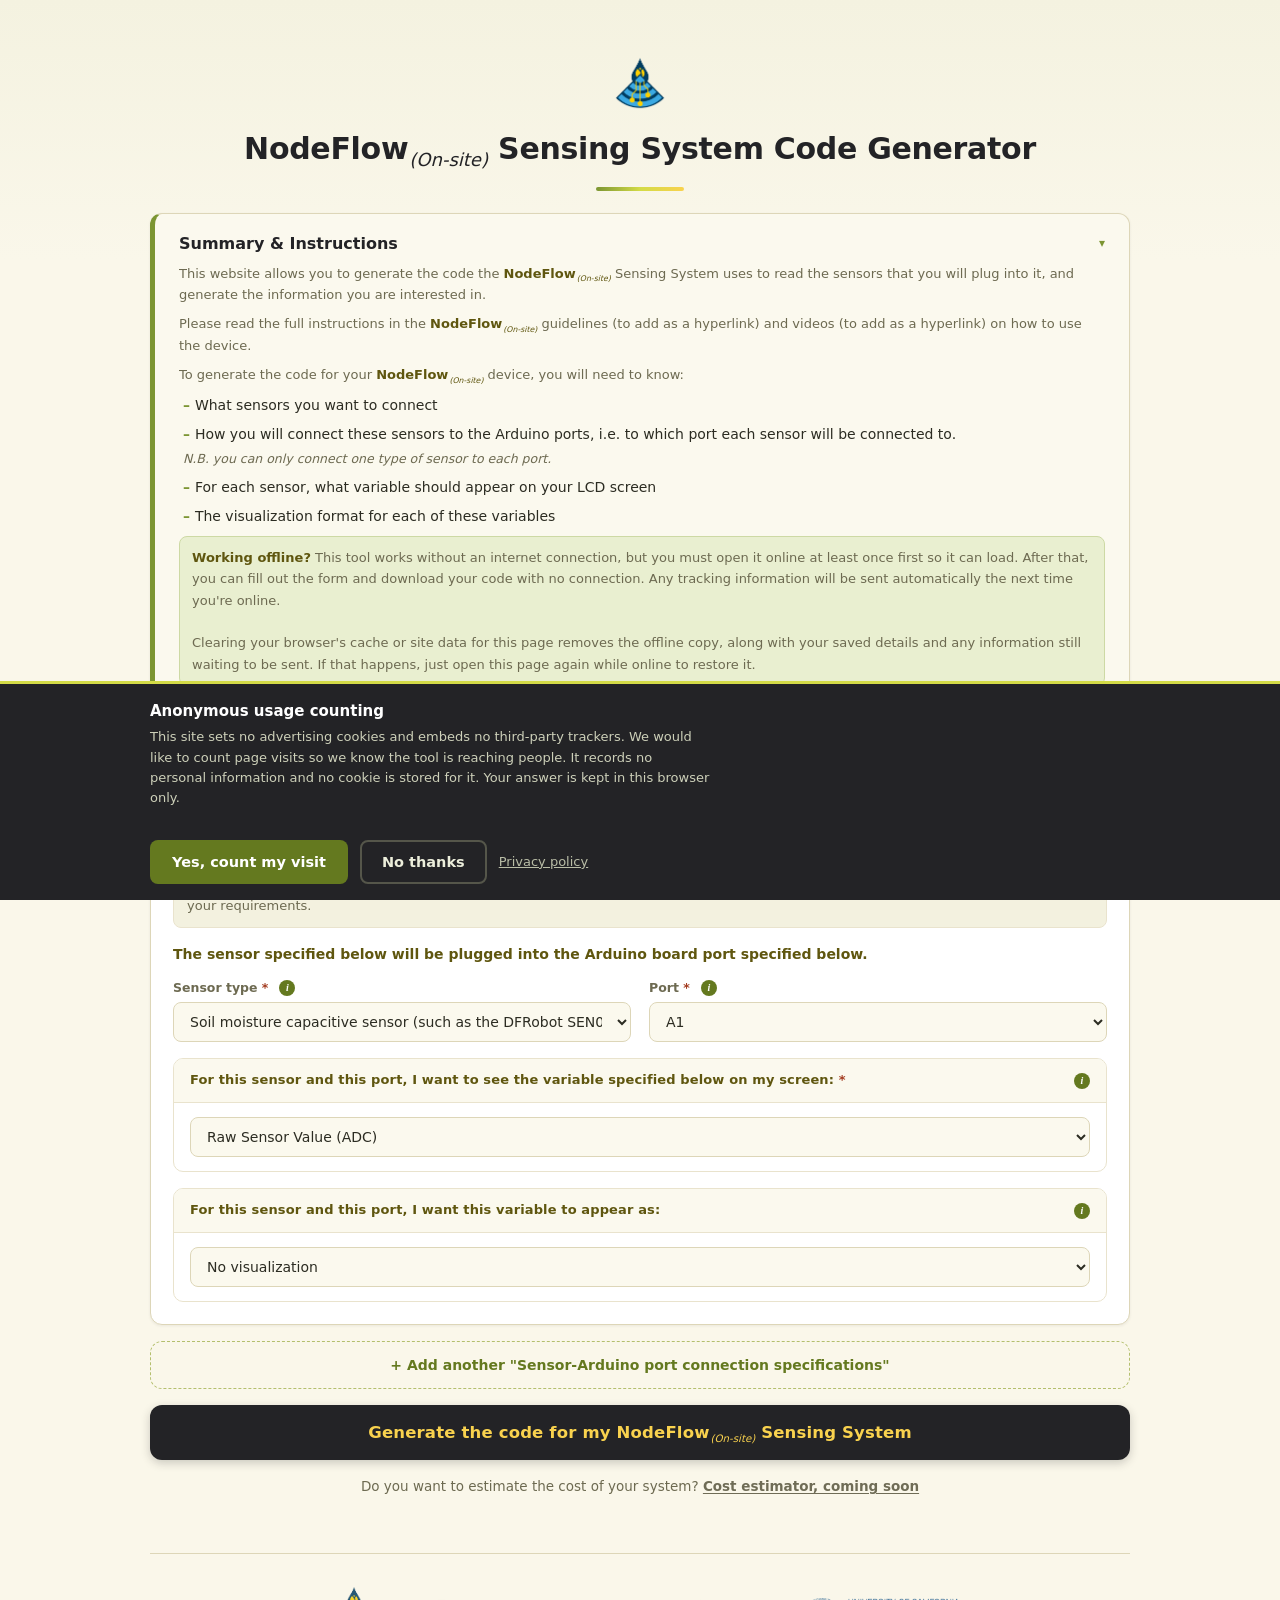
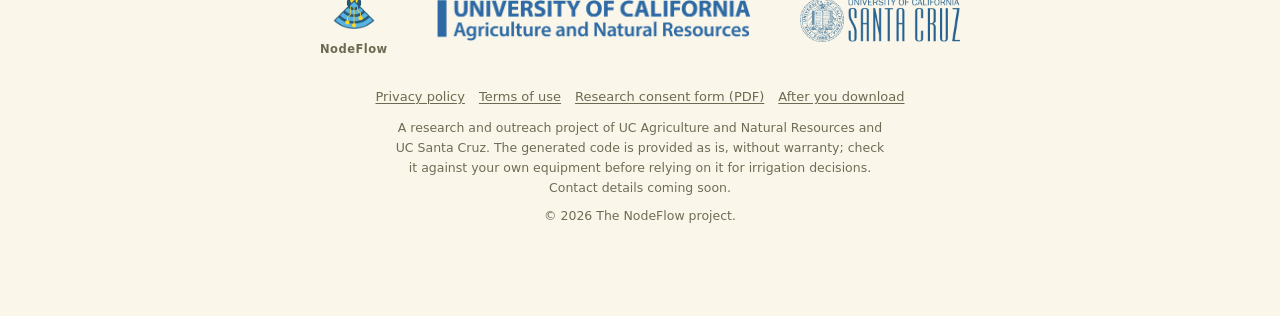
==== commit d0b88ff8: "Put the generator back on a single page The hero, the how-it-works band and the hardware list turned" ====
--- a/index.html
+++ b/index.html
@@ -4,9 +4,7 @@
     <meta charset="UTF-8" />
     <meta name="viewport" content="width=device-width, initial-scale=1.0" />
 
-    <title>
-      NodeFlow (On-site) Arduino Code Generator for Soil Sensors
-    </title>
+    <title>NodeFlow (On-site) Sensing System Code Generator</title>
     <meta
       name="description"
       content="Fill in which soil sensors you have and which Arduino ports they use, and download a ready-to-upload .ino sketch. Supports Watermark 200SS tension, Irrometer 200TS temperature and DFRobot capacitive probes. No coding, no account, works offline."
@@ -25,7 +23,7 @@
     <meta property="og:type" content="website" />
     <meta
       property="og:title"
-      content="NodeFlow (On-site) Arduino Code Generator for Soil Sensors"
+      content="NodeFlow (On-site) Sensing System Code Generator"
     />
     <meta
       property="og:description"
@@ -56,75 +54,83 @@
     <link rel="stylesheet" href="assets/css/styles.css" />
   </head>
   <body>
-    <a class="skip-link" href="#build">Skip to the code generator</a>
-
-    <header class="site-bar">
-      <a class="brand" href="index.html">
+    <a class="skip-link" href="#sensors-list">Skip to the form</a>
+
+    <div class="container">
+      <div class="header">
         <img
           src="assets/img/nodeflow-logo.png"
           alt="NodeFlow logo: a water drop over a fan of soil layers with three sensor nodes"
-          width="40"
-          height="40"
+          class="header-logo"
+          width="62"
+          height="62"
         />
-        <span class="brand-text">
-          <span class="brand-name">NodeFlow</span>
-          <span class="brand-sub">(On-site) Sensing System</span>
-        </span>
-      </a>
-      <nav class="site-nav" aria-label="Main">
-        <a href="#how">How it works</a>
-        <a href="#hardware">Supported hardware</a>
-        <a href="#build" class="site-nav-cta">Build my code</a>
-      </nav>
-    </header>
-
-    <main id="main">
-      <!-- ---------- Hero: the primary action sits above the fold ---------- -->
-      <section class="hero" aria-labelledby="hero-title">
-        <div class="hero-inner">
-          <div class="hero-copy">
-            <p class="eyebrow">Arduino sketch generator</p>
-            <h1 id="hero-title">
-              Tell us what you plugged in.<br />
-              Download the code that reads it.
-            </h1>
-            <p class="hero-lede">
-              Pick your sensors, say which port each one is in, choose what you
-              want on the screen. The page writes the Arduino sketch in your
-              browser and downloads it as a
-              <code>.ino</code> file you can open and upload. No programming, no
-              account, nothing sent to a server to build it.
+        <h1>
+          NodeFlow<sub class="nf-sub">(On-site)</sub> Sensing System Code
+          Generator
+        </h1>
+        <div class="info-box" id="info-box">
+          <button
+            class="info-box-title"
+            type="button"
+            onclick="toggleInfoBox()"
+            aria-expanded="true"
+            aria-controls="info-box-body"
+          >
+            <span>Summary &amp; Instructions</span>
+            <span class="info-box-chevron" id="info-box-chevron" aria-hidden="true">&#9662;</span>
+          </button>
+          <div class="info-box-body" id="info-box-body">
+            <p>
+              This website allows you to generate the code the
+              <strong>NodeFlow<sub class="nf-sub">(On-site)</sub></strong>
+              Sensing System uses to read the sensors that you will plug into
+              it, and generate the information you are interested in.
             </p>
-            <div class="hero-actions">
-              <a class="btn btn-primary" href="#build">Build my code</a>
-              <a class="btn btn-quiet" href="#how">See what it does first</a>
-            </div>
-            <ul class="hero-facts">
-              <li><span>3</span> sensor families supported</li>
-              <li><span>7</span> measurements to choose from</li>
-              <li><span>0</span> lines of code you have to write</li>
+            <p>
+              Please read the full instructions in the
+              <strong>NodeFlow<sub class="nf-sub">(On-site)</sub></strong>
+              guidelines (to add as a hyperlink) and videos (to add as a
+              hyperlink) on how to use the device.
+            </p>
+            <p>
+              To generate the code for your
+              <strong>NodeFlow<sub class="nf-sub">(On-site)</sub></strong>
+              device, you will need to know:
+            </p>
+            <ul class="info-list">
+              <li>What sensors you want to connect</li>
+              <li>
+                How you will connect these sensors to the Arduino ports, i.e. to
+                which port each sensor will be connected to.
+                <em
+                  >N.B. you can only connect one type of sensor to each
+                  port.</em
+                >
+              </li>
+              <li>
+                For each sensor, what variable should appear on your LCD screen
+              </li>
+              <li>The visualization format for each of these variables</li>
             </ul>
-          </div>
-
-          <!-- The device's own 16x2 display is the visual anchor of the site -->
-          <div class="hero-device" aria-hidden="true">
-            <div class="lcd">
-              <div class="lcd-screen">
-                <span class="lcd-line">A2 WM200SS  34kPa</span>
-                <span class="lcd-line">[####------] WET</span>
-              </div>
-              <div class="lcd-keys">
-                <span></span><span></span><span></span><span></span
-                ><span></span>
-              </div>
-            </div>
-            <p class="hero-device-note">
-              What your generated sketch puts on the shield: port, sensor, value
-              on the top line, state on the bottom.
+            <p class="offline-note">
+              <strong>Working offline?</strong> This tool works without an
+              internet connection, but you must open it online at least once
+              first so it can load. After that, you can fill out the form and
+              download your code with no connection. Any tracking information
+              will be sent automatically the next time you're online.
+              <br /><br />
+              Clearing your browser's cache or site data for this page removes
+              the offline copy, along with your saved details and any
+              information still waiting to be sent. If that happens, just open
+              this page again while online to restore it.
             </p>
           </div>
         </div>
-      </section>
+        <span class="req-note">
+          Fields marked <span class="req">*</span> are required
+        </span>
+      </div>
 
       <noscript>
         <p class="noscript-note">
@@ -134,263 +140,92 @@
         </p>
       </noscript>
 
-      <!-- ---------- How it works ---------- -->
-      <section id="how" class="band" aria-labelledby="how-title">
-        <div class="band-inner">
-          <h2 id="how-title">How it works</h2>
-          <ol class="steps">
-            <li>
-              <span class="step-num">1</span>
-              <h3>Describe one sensor per block</h3>
-              <p>
-                Choose the sensor, the port it is wired into (A1 to A5, since A0
-                is taken by the shield's buttons), the measurement you want, and
-                how it should look on the display.
-              </p>
-            </li>
-            <li>
-              <span class="step-num">2</span>
-              <h3>Fill in the numbers for your field</h3>
-              <p>
-                Calibration values, soil texture, sensor depths. Each field
-                carries the range it accepts and a note explaining where the
-                number comes from. Defaults are filled in, but a default is a
-                guess about your soil, not a measurement of it.
-              </p>
-            </li>
-            <li>
-              <span class="step-num">3</span>
-              <h3>Download and upload</h3>
-              <p>
-                Press generate and the finished <code>.ino</code> lands in your
-                downloads folder. Open it in the Arduino IDE, pick your Uno,
-                press upload. The readings appear on the shield straight away.
-              </p>
-            </li>
-          </ol>
-        </div>
-      </section>
-
-      <!-- ---------- Supported hardware ---------- -->
-      <section id="hardware" class="band band-alt" aria-labelledby="hw-title">
-        <div class="band-inner">
-          <h2 id="hw-title">What it supports</h2>
-          <p class="band-lede">
-            The generated sketch targets an Arduino Uno R3 with a 16&times;2 LCD
-            keypad shield. The buttons sit on a resistor ladder on A0, so A0 is
-            reserved and sensors use A1 to A5.
-          </p>
-          <div class="hw-list">
-            <article class="hw-item">
-              <h3>Irrometer Watermark 200SS</h3>
-              <p>
-                Soil water tension through a 200SS-VA3 adapter. Tension in kPa,
-                a wet-to-dry percentage, or three management states derived from
-                thresholds for your soil texture. The adapter carries up to
-                three Watermarks and one shared temperature probe, outputs 0 to
-                2.8&nbsp;V, and refreshes each channel every five minutes.
-              </p>
-            </article>
-            <article class="hw-item">
-              <h3>Irrometer 200TS temperature</h3>
-              <p>
-                Soil temperature, either on its own or paired with a Watermark
-                on the same adapter. Reported in degrees Fahrenheit from the
-                adapter's voltage curve.
-              </p>
-            </article>
-            <article class="hw-item">
-              <h3>DFRobot capacitive probe</h3>
-              <p>
-                A low-cost moisture probe wired straight to an analog pin. Raw
-                counts, or a percentage once you have given it an air reading
-                and a water reading.
-              </p>
-            </article>
-          </div>
-          <p class="hw-note">
-            Percentages always read higher when the soil is wetter. The one
-            exception is the raw reading, which reports whatever the sensor
-            actually put on the pin.
-          </p>
-        </div>
-      </section>
-
-      <!-- ---------- The generator ---------- -->
-      <section id="build" class="build" aria-labelledby="build-title">
-        <div class="build-inner">
-          <div class="build-head">
-            <h2 id="build-title">Build your code</h2>
-            <p class="req-note">
-              Fields marked <span class="req">*</span> are required
-            </p>
-          </div>
-
-          <div class="info-box" id="info-box">
-            <button
-              class="info-box-title"
-              type="button"
-              onclick="toggleInfoBox()"
-              aria-expanded="true"
-              aria-controls="info-box-body"
-            >
-              <span>Summary &amp; instructions</span>
-              <span class="info-box-chevron" id="info-box-chevron" aria-hidden="true">&#9662;</span>
-            </button>
-            <div class="info-box-body" id="info-box-body">
-              <p>
-                This page generates the code the
-                <strong>NodeFlow<sub class="nf-sub">(On-site)</sub></strong>
-                Sensing System runs to read the sensors you plug into it and
-                produce the information you care about.
-              </p>
-              <p>
-                Full instructions are in the
-                <strong>NodeFlow<sub class="nf-sub">(On-site)</sub></strong>
-                guidelines and videos (links to be added).
-              </p>
-              <p>To generate your code, you will need to know:</p>
-              <ul class="info-list">
-                <li>What sensors you want to connect</li>
-                <li>
-                  Which Arduino port each sensor goes into.
-                  <em>Only one sensor per port.</em>
-                </li>
-                <li>For each sensor, what should appear on the LCD screen</li>
-                <li>How each of those values should be displayed</li>
-              </ul>
-              <p class="offline-note">
-                <strong>Working offline?</strong> This tool runs without an
-                internet connection, but you have to open it online at least
-                once so it can load. After that you can fill in the form and
-                download your code with no connection. Any research information
-                is sent the next time you are online.
-                <br /><br />
-                Clearing your browser's cache or site data for this page removes
-                the offline copy along with your saved details and anything
-                still waiting to be sent. Open the page again while online to
-                restore it.
-              </p>
-            </div>
-          </div>
-
-          <div
-            id="saved-banner"
-            class="saved-banner"
-            role="status"
-            aria-live="polite"
-          ></div>
-          <div id="saved-configs" class="saved-configs"></div>
-
-          <div id="sensors-list"></div>
-
-          <div
-            id="port-warning"
-            class="port-warning"
-            role="alert"
-            aria-live="assertive"
-          ></div>
-
-          <button class="add-block-btn" type="button" onclick="addBlock()">
-            <span aria-hidden="true">+</span> Add another sensor and port
-          </button>
-
-          <div
-            id="form-error"
-            class="form-error"
-            role="alert"
-            aria-live="assertive"
-          ></div>
-
-          <button
-            class="gen-btn"
-            type="button"
-            id="gen-btn"
-            onclick="handleGenerate()"
-          >
-            <span class="gen-btn-label">
-              Generate the code for my NodeFlow<sub class="nf-sub">(On-site)</sub>
-              Sensing System
-            </span>
-            <span class="btn-spinner" aria-hidden="true"></span>
-          </button>
-
-          <p class="cost-estimate">
-            Want to estimate what your system costs to build?
-            <button type="button" class="cost-link" disabled>
-              Cost estimator, coming soon
-            </button>
-          </p>
-
-          <div
-            class="success-banner"
-            id="success-banner"
-            role="status"
-            aria-live="polite"
-          >
-            <span class="success-mark" aria-hidden="true">&#10003;</span>
-            <span>
-              Your code downloaded as
-              <strong id="success-filename">your file</strong>. You can read it
-              below, or see
-              <a href="thank-you.html">what to do next</a>.
-            </span>
-          </div>
-
-          <div class="preview-wrap" id="preview-wrap">
-            <div class="preview-head">
-              <span>Code preview</span>
-              <button class="copy-btn" type="button" onclick="copyPreview()">
-                Copy
-              </button>
-            </div>
-            <pre class="preview-code" id="preview-code" tabindex="0"></pre>
-          </div>
-        </div>
-      </section>
-    </main>
-
-    <footer class="site-foot">
-      <div class="foot-inner">
-        <div class="foot-brand">
+      <div
+        id="saved-banner"
+        class="saved-banner"
+        role="status"
+        aria-live="polite"
+      ></div>
+      <div id="saved-configs" class="saved-configs"></div>
+      <div id="sensors-list" tabindex="-1"></div>
+      <div
+        id="port-warning"
+        class="port-warning"
+        role="alert"
+        aria-live="assertive"
+      ></div>
+
+      <button class="add-block-btn" type="button" onclick="addBlock()">
+        + Add another "Sensor-Arduino port connection specifications"
+      </button>
+
+      <div
+        id="form-error"
+        class="form-error"
+        role="alert"
+        aria-live="assertive"
+      ></div>
+
+      <button
+        class="gen-btn"
+        type="button"
+        id="gen-btn"
+        onclick="handleGenerate()"
+      >
+        <span class="gen-btn-label">
+          Generate the code for my NodeFlow<sub class="nf-sub">(On-site)</sub>
+          Sensing System
+        </span>
+        <span class="btn-spinner" aria-hidden="true"></span>
+      </button>
+
+      <p class="cost-estimate">
+        Do you want to estimate the cost of your system?
+        <button type="button" class="cost-link" disabled>
+          Cost estimator, coming soon
+        </button>
+      </p>
+
+      <div
+        class="success-banner"
+        id="success-banner"
+        role="status"
+        aria-live="polite"
+      >
+        <span class="success-mark" aria-hidden="true">&#10003;</span>
+        <span>
+          The code has successfully downloaded as
+          <strong id="success-filename">your file</strong>. You can visualize it
+          below, or read <a href="thank-you.html">what to do next</a>.
+        </span>
+      </div>
+
+      <div class="preview-wrap" id="preview-wrap">
+        <div class="preview-head">
+          <span>Code preview</span>
+          <button class="copy-btn" type="button" onclick="copyPreview()">
+            Copy
+          </button>
+        </div>
+        <pre class="preview-code" id="preview-code" tabindex="0"></pre>
+      </div>
+
+      <div class="logo-row">
+        <div class="logo-item">
           <img
             src="assets/img/nodeflow-logo.png"
-            alt="NodeFlow logo"
-            width="34"
-            height="34"
+            alt="NodeFlow"
+            class="logo"
+            width="52"
+            height="52"
+            loading="lazy"
           />
-          <p>
-            <strong>NodeFlow<sub class="nf-sub">(On-site)</sub></strong><br />
-            Do-it-yourself, low-cost, open-source tools for farm-scale water
-            management.
-          </p>
-        </div>
-
-        <nav class="foot-links" aria-label="Site">
-          <h2>This site</h2>
-          <a href="index.html">Code generator</a>
-          <a href="#how">How it works</a>
-          <a href="thank-you.html">After you download</a>
-        </nav>
-
-        <nav class="foot-links" aria-label="Legal">
-          <h2>Legal</h2>
-          <a href="privacy.html">Privacy policy</a>
-          <a href="terms.html">Terms of use</a>
-          <a href="assets/docs/consent.pdf">Research consent form (PDF)</a>
-        </nav>
-
-        <div class="foot-links foot-contact">
-          <h2>Contact</h2>
-          <p class="contact-slot">Contact details coming soon.</p>
-        </div>
-      </div>
-
-      <div class="foot-partners">
+          <span class="logo-caption">NodeFlow</span>
+        </div>
         <img
           src="assets/img/ucanr-logo.png"
           alt="University of California, Agriculture and Natural Resources"
-          class="partner-logo"
+          class="logo"
           width="320"
           height="45"
           loading="lazy"
@@ -398,24 +233,32 @@
         <img
           src="assets/img/ucsc-logo.png"
           alt="University of California, Santa Cruz"
-          class="partner-logo"
+          class="logo"
           width="240"
           height="66"
           loading="lazy"
         />
       </div>
 
-      <div class="foot-legal">
-        <p>
+      <footer class="site-footer">
+        <nav aria-label="Legal and contact">
+          <a href="privacy.html">Privacy policy</a>
+          <a href="terms.html">Terms of use</a>
+          <a href="assets/docs/consent.pdf">Research consent form (PDF)</a>
+          <a href="thank-you.html">After you download</a>
+        </nav>
+        <p class="footer-legal">
           A research and outreach project of UC Agriculture and Natural
           Resources and UC Santa Cruz. The generated code is provided as is,
-          without warranty; you are responsible for checking it against your own
-          equipment before relying on it for irrigation decisions. See the
-          <a href="terms.html">terms of use</a>.
+          without warranty; check it against your own equipment before relying
+          on it for irrigation decisions.
         </p>
-        <p class="foot-copy">&copy; <span id="foot-year">2026</span> The NodeFlow project.</p>
-      </div>
-    </footer>
+        <p class="contact-slot">Contact details coming soon.</p>
+        <p class="footer-copy">
+          &copy; <span id="foot-year">2026</span> The NodeFlow project.
+        </p>
+      </footer>
+    </div>
 
     <!-- Sticky action bar for small screens -->
     <div class="sticky-cta" id="sticky-cta" hidden>
@@ -456,7 +299,7 @@
       </div>
     </div>
 
-    <!-- Research submission modal -->
+    <!-- Research submission dialog -->
     <div id="survey-overlay" class="survey-overlay">
       <div
         class="survey-modal"
@@ -507,7 +350,7 @@
               onclick="confirmSurvey()"
               disabled
             >
-              <span class="gen-btn-label">Confirm and download</span>
+              <span class="gen-btn-label">Confirm + download</span>
               <span class="btn-spinner" aria-hidden="true"></span>
             </button>
           </div>
--- a/assets/css/styles.css
+++ b/assets/css/styles.css
@@ -72,11 +72,21 @@
 body {
   font-family: var(--font-sans);
   background: var(--page);
+  background-image: linear-gradient(180deg, #f4f2e0 0%, var(--page) 260px);
   color: var(--text);
   min-height: 100vh;
   font-size: 16px;
   line-height: 1.55;
   -webkit-font-smoothing: antialiased;
+  display: flex;
+  justify-content: center;
+  align-items: flex-start;
+  padding: 52px 24px 90px;
+}
+
+.container {
+  width: 100%;
+  max-width: 980px;
 }
 
 @media (prefers-reduced-motion: reduce) {
@@ -1255,12 +1265,10 @@
 
 
 /* ============================================================
-   SITE CHROME
-   Header, hero, content bands, footer, sticky action bar,
-   consent bar, static pages, accessibility affordances.
-   The visual idea running through all of it: the device's own
-   16x2 LCD readout. Square corners and hard rules belong to the
-   hardware; the softer radius stays on the form controls.
+   PAGE FURNITURE
+   The header, the logo row and the footer that sit around the
+   form, plus the accessibility affordances, the loading and
+   error states, the consent bar and the static pages.
    ============================================================ */
 
 /* ---------- Accessibility ---------- */
@@ -1287,107 +1295,77 @@
   outline-offset: 2px;
 }
 
-.visually-hidden {
-  position: absolute;
-  width: 1px;
-  height: 1px;
-  overflow: hidden;
-  clip: rect(0 0 0 0);
-  white-space: nowrap;
-}
-
-/* ---------- Header ---------- */
-
-.site-bar {
-  display: flex;
-  align-items: center;
-  justify-content: space-between;
-  gap: var(--s-5);
-  flex-wrap: wrap;
-  padding: var(--s-3) var(--s-5);
-  background: var(--card);
-  border-bottom: 1px solid var(--line);
-  position: sticky;
-  top: 0;
-  z-index: 60;
-}
-
-.brand {
-  display: flex;
-  align-items: center;
-  gap: var(--s-3);
-  text-decoration: none;
-  color: inherit;
-}
-
-.brand img {
+/* ---------- Page header ---------- */
+
+.header {
+  text-align: center;
+  margin-bottom: 32px;
+}
+
+.header h1 {
+  font-size: 30px;
+  font-weight: 700;
+  letter-spacing: -0.01em;
+  color: var(--ink);
+  margin-bottom: 4px;
+}
+
+.header h1::after {
+  content: "";
   display: block;
-  width: 40px;
-  height: 40px;
-}
-
-.brand-text {
-  display: flex;
-  flex-direction: column;
-  line-height: 1.2;
-}
-
-.brand-name {
-  font-size: 17px;
-  font-weight: 700;
-  letter-spacing: -0.015em;
-  color: var(--ink);
-}
-
-.brand-sub {
-  font-size: 12px;
+  width: 88px;
+  height: 4px;
+  margin: 14px auto 0;
+  border-radius: 2px;
+  background: linear-gradient(
+    90deg,
+    var(--leaf),
+    var(--chartreuse),
+    var(--gold)
+  );
+}
+
+.header p {
+  font-size: 13px;
   color: var(--text-soft);
-}
-
-.site-nav {
-  display: flex;
-  align-items: center;
-  gap: var(--s-5);
+  margin-bottom: 8px;
+}
+
+.header-logo {
+  width: 62px;
+  height: 62px;
+  margin: 0 auto 12px;
+  display: block;
+}
+
+.page-subtitle {
+  margin: 6px 0 0;
+  color: var(--text-soft);
   font-size: 14px;
 }
 
-.site-nav a {
-  color: var(--text-soft);
-  text-decoration: none;
-  font-weight: 500;
-  padding: 6px 2px;
-  border-bottom: 2px solid transparent;
-}
-
-.site-nav a:hover {
-  color: var(--ink);
-  border-bottom-color: var(--chartreuse);
-}
-
-.site-nav .site-nav-cta {
-  padding: 9px 16px;
-  background: var(--leaf-dark);
-  color: #fff;
-  border-bottom: none;
-  border-radius: var(--radius-sm);
-  font-weight: 600;
-}
-
-.site-nav .site-nav-cta:hover {
-  background: #4f5f18;
-  color: #fff;
-}
-
-/* ---------- Buttons ---------- */
+.noscript-note {
+  margin-bottom: 20px;
+  padding: 14px 16px;
+  background: var(--danger-bg);
+  border: 1px solid var(--danger-line);
+  border-left: 4px solid var(--danger);
+  border-radius: 0 var(--radius-sm) var(--radius-sm) 0;
+  color: #6f2c17;
+  font-size: 14px;
+  line-height: 1.55;
+}
+
+/* ---------- Buttons shared with the static pages ---------- */
 
 .btn {
   display: inline-flex;
   align-items: center;
   justify-content: center;
   gap: 8px;
-  padding: 13px 22px;
+  padding: 12px 20px;
   font-family: inherit;
-  font-size: 15px;
+  font-size: 14.5px;
   font-weight: 600;
   text-decoration: none;
   border: 2px solid transparent;
@@ -1419,315 +1397,11 @@
   background: var(--surface-alt);
 }
 
-/* ---------- Hero ---------- */
-
-.hero {
-  background: var(--surface);
-  border-bottom: 1px solid var(--line);
-  padding: var(--s-8) var(--s-5) var(--s-7);
-}
-
-.hero-inner {
-  max-width: var(--wrap);
-  margin: 0 auto;
-  display: grid;
-  grid-template-columns: minmax(0, 1.15fr) minmax(0, 0.85fr);
-  gap: var(--s-8);
-  align-items: center;
-}
-
-.eyebrow {
-  font-family: var(--font-mono);
-  font-size: 12px;
-  letter-spacing: 0.14em;
-  text-transform: uppercase;
-  color: var(--olive);
-  margin-bottom: var(--s-3);
-}
-
-.hero h1 {
-  font-size: clamp(30px, 4.6vw, 50px);
-  line-height: 1.08;
-  letter-spacing: -0.025em;
-  font-weight: 800;
-  color: var(--ink);
-  margin-bottom: var(--s-4);
-}
-
-.hero-lede {
-  font-size: 17px;
-  line-height: 1.6;
-  color: var(--text-soft);
-  max-width: 52ch;
-  margin-bottom: var(--s-5);
-}
-
-.hero-lede code,
-.prose code,
-.band code {
-  font-family: var(--font-mono);
-  font-size: 0.9em;
-  background: var(--surface-alt);
-  border: 1px solid var(--line-soft);
-  border-radius: 4px;
-  padding: 1px 5px;
-}
-
-.hero-actions {
-  display: flex;
-  flex-wrap: wrap;
-  gap: var(--s-3);
-  margin-bottom: var(--s-6);
-}
-
-.hero-facts {
-  display: flex;
-  flex-wrap: wrap;
-  gap: var(--s-6);
-  list-style: none;
-  padding-top: var(--s-5);
-  border-top: 1px solid var(--line);
-  font-size: 13.5px;
-  color: var(--text-soft);
-}
-
-.hero-facts li {
-  display: flex;
-  align-items: baseline;
-  gap: 8px;
-  max-width: 15ch;
-  line-height: 1.35;
-}
-
-.hero-facts span {
-  font-family: var(--font-mono);
-  font-size: 26px;
-  font-weight: 700;
-  color: var(--olive-dark);
-}
-
-/* ---------- The LCD ---------- */
-
-.hero-device {
-  justify-self: center;
-  width: 100%;
-  max-width: 380px;
-}
-
-.lcd {
-  background: #2a2b26;
-  border: 3px solid #3d3f35;
-  border-radius: 6px;
-  padding: 16px;
-}
-
-.lcd-screen {
-  background: #46512a;
-  border: 2px solid #232619;
-  border-radius: 3px;
-  padding: 14px 12px;
-  display: flex;
-  flex-direction: column;
-  gap: 8px;
-  box-shadow: inset 0 0 0 1px rgba(211, 219, 71, 0.15);
-}
-
-.lcd-line {
-  font-family: var(--font-mono);
-  font-size: clamp(13px, 2.4vw, 17px);
-  letter-spacing: 0.06em;
-  color: #e2ec9a;
-  white-space: pre;
-}
-
-.lcd-line + .lcd-line {
-  color: #b7c775;
-}
-
-.lcd-keys {
-  display: flex;
-  gap: 10px;
-  margin-top: 16px;
-}
-
-.lcd-keys span {
-  flex: 1;
-  height: 12px;
-  border-radius: 2px;
-  background: #4c4e42;
-}
-
-.lcd-keys span:first-child {
-  background: var(--gold);
-}
-
-.hero-device-note {
-  margin-top: var(--s-3);
-  font-size: 12.5px;
-  line-height: 1.5;
-  color: var(--text-faint);
-}
-
-/* ---------- Content bands ---------- */
-
-.band {
-  padding: var(--s-8) var(--s-5);
-  border-bottom: 1px solid var(--line);
-}
-
-.band-alt {
-  background: var(--surface-alt);
-}
-
-.band-inner {
-  max-width: var(--wrap);
-  margin: 0 auto;
-}
-
-.band h2,
-.build-head h2,
-.page h1 {
-  font-size: clamp(24px, 3vw, 32px);
-  line-height: 1.15;
-  letter-spacing: -0.02em;
-  font-weight: 800;
-  color: var(--ink);
-}
-
-.band h2 {
-  margin-bottom: var(--s-5);
-  padding-bottom: var(--s-3);
-  border-bottom: 3px solid var(--chartreuse);
-  display: inline-block;
-}
-
-.band-lede {
-  max-width: var(--measure);
-  color: var(--text-soft);
-  margin-bottom: var(--s-6);
-}
-
-.steps {
-  list-style: none;
-  display: grid;
-  grid-template-columns: repeat(3, minmax(0, 1fr));
-  gap: var(--s-6);
-  counter-reset: none;
-}
-
-.steps-stacked {
-  grid-template-columns: 1fr;
-  gap: var(--s-5);
-}
-
-.steps li {
-  border-top: 2px solid var(--line);
-  padding-top: var(--s-4);
-}
-
-.step-num {
-  display: inline-block;
-  font-family: var(--font-mono);
-  font-size: 13px;
-  font-weight: 700;
-  color: var(--olive-dark);
-  background: var(--chartreuse);
-  padding: 2px 9px;
-  border-radius: 3px;
-  margin-bottom: var(--s-3);
-}
-
-.steps h2,
-.steps h3 {
-  font-size: 18px;
-  font-weight: 700;
-  color: var(--ink);
-  margin-bottom: var(--s-2);
-  border: none;
-  padding: 0;
-  display: block;
-}
-
-.steps p {
-  color: var(--text-soft);
-  font-size: 14.5px;
-  max-width: 46ch;
-}
-
-.steps-stacked p {
-  max-width: var(--measure);
-}
-
-.hw-list {
-  display: grid;
-  grid-template-columns: repeat(3, minmax(0, 1fr));
-  gap: var(--s-5);
-}
-
-.hw-item {
-  background: var(--card);
-  border: 1px solid var(--line);
-  border-left: 4px solid var(--olive);
-  border-radius: var(--radius-sm);
-  padding: var(--s-5);
-}
-
-.hw-item h3 {
-  font-size: 16px;
-  font-weight: 700;
-  color: var(--ink);
-  margin-bottom: var(--s-2);
-}
-
-.hw-item p {
-  font-size: 14px;
-  color: var(--text-soft);
-}
-
-.hw-note {
-  margin-top: var(--s-5);
-  padding: var(--s-4);
-  background: var(--leaf-light);
-  border-left: 4px solid var(--leaf);
-  border-radius: 0 var(--radius-sm) var(--radius-sm) 0;
-  font-size: 14px;
-  max-width: var(--measure);
-}
-
-.noscript-note {
-  max-width: var(--wrap);
-  margin: var(--s-5) auto;
-  padding: var(--s-4) var(--s-5);
-  background: var(--danger-bg);
-  border-left: 4px solid var(--danger);
-  color: #6f2c17;
-}
-
-/* ---------- The generator ---------- */
-
-.build {
-  padding: var(--s-8) var(--s-5) var(--s-9);
-}
-
-.build-inner {
-  max-width: 980px;
-  margin: 0 auto;
-}
-
-.build-head {
-  display: flex;
-  align-items: baseline;
-  justify-content: space-between;
-  flex-wrap: wrap;
-  gap: var(--s-3);
-  margin-bottom: var(--s-5);
-  padding-bottom: var(--s-3);
-  border-bottom: 3px solid var(--chartreuse);
-}
+/* ---------- Error and loading states ---------- */
 
 .form-error {
   display: none;
-  margin: var(--s-4) 0 0;
+  margin: 0 0 16px;
   padding: 13px 16px;
   background: var(--danger-bg);
   border: 1px solid var(--danger-line);
@@ -1742,15 +1416,13 @@
   display: block;
 }
 
-/* Loading state, shared by the generate and confirm buttons */
-
 .btn-spinner {
   display: none;
   width: 15px;
   height: 15px;
   margin-left: 10px;
-  border: 2px solid rgba(255, 255, 255, 0.45);
-  border-top-color: #fff;
+  border: 2px solid rgba(249, 210, 78, 0.4);
+  border-top-color: var(--gold);
   border-radius: 50%;
   animation: nf-spin 0.7s linear infinite;
 }
@@ -1789,59 +1461,118 @@
   cursor: not-allowed;
 }
 
-/* ---------- Static pages ---------- */
-
-.page {
-  padding: var(--s-7) var(--s-5) var(--s-8);
-}
-
-.page-inner {
-  max-width: 760px;
+/* ---------- Logo row ---------- */
+
+.logo-row {
+  display: flex;
+  align-items: center;
+  justify-content: center;
+  gap: 48px;
+  flex-wrap: wrap;
+  margin-top: 56px;
+  padding-top: 28px;
+  border-top: 1px solid var(--line);
+}
+
+.logo-row img,
+.logo {
+  height: 44px;
+  width: auto;
+  opacity: 0.85;
+  transition: opacity 0.15s;
+}
+
+.logo-row img:hover,
+.logo:hover {
+  opacity: 1;
+}
+
+.logo-item {
+  display: flex;
+  flex-direction: column;
+  align-items: center;
+  gap: 7px;
+}
+
+.logo-item img {
+  height: 52px;
+}
+
+.logo-caption {
+  font-size: 11.5px;
+  font-weight: 600;
+  letter-spacing: 0.04em;
+  color: var(--text-soft);
+}
+
+/* ---------- Footer ---------- */
+
+.site-footer {
+  margin: 28px 0 0;
+  text-align: center;
+  font-size: 12.5px;
+  line-height: 1.6;
+  color: var(--text-faint);
+}
+
+.site-footer nav {
+  display: flex;
+  justify-content: center;
+  align-items: center;
+  flex-wrap: wrap;
+  gap: 6px 14px;
+  margin-bottom: 10px;
+  font-size: 13px;
+}
+
+.site-footer a {
+  color: var(--text-soft);
+  text-decoration: underline;
+  text-underline-offset: 2px;
+}
+
+.site-footer a:hover {
+  color: var(--leaf-dark);
+}
+
+.footer-legal {
+  max-width: 62ch;
   margin: 0 auto;
 }
 
-.crumb {
-  font-family: var(--font-mono);
-  font-size: 12px;
-  letter-spacing: 0.06em;
-  text-transform: uppercase;
-  color: var(--text-faint);
-  margin-bottom: var(--s-3);
-}
-
-.crumb a {
-  color: var(--olive);
-}
-
-.page h1 {
-  margin-bottom: var(--s-3);
+.footer-copy {
+  margin-top: 8px;
 }
 
 .page-updated {
   font-family: var(--font-mono);
   font-size: 13px;
   color: var(--text-faint);
-  margin-bottom: var(--s-6);
+  margin-top: 10px;
 }
 
 .page-lede {
-  font-size: 18px;
-  line-height: 1.55;
+  font-size: 16px;
+  line-height: 1.6;
   color: var(--text-soft);
-  margin-bottom: var(--s-6);
-  max-width: var(--measure);
+  margin-bottom: var(--s-5);
 }
 
 .prose {
-  max-width: var(--measure);
+  background: var(--surface);
+  border: 1px solid var(--line);
+  border-radius: var(--radius);
+  padding: 26px 30px 30px;
+  line-height: 1.65;
+  color: var(--text);
+  font-size: 14.5px;
 }
 
 .prose h2 {
-  font-size: 20px;
-  font-weight: 700;
-  letter-spacing: -0.01em;
-  color: var(--olive-dark);
-  margin: var(--s-7) 0 var(--s-3);
+  font-size: 16px;
+  font-weight: 700;
+  color: var(--leaf-dark);
+  margin: 26px 0 8px;
 }
 
 .prose h2:first-child {
@@ -1849,17 +1580,17 @@
 }
 
 .prose p {
-  margin-bottom: var(--s-4);
+  margin-bottom: 12px;
 }
 
 .prose ul,
 .prose ol {
-  padding-left: var(--s-5);
-  margin-bottom: var(--s-4);
+  padding-left: 20px;
+  margin: 8px 0 14px;
 }
 
 .prose li {
-  margin-bottom: var(--s-2);
+  margin-bottom: 5px;
 }
 
 .prose a {
@@ -1867,8 +1598,42 @@
   text-underline-offset: 2px;
 }
 
-.prose .steps li {
-  margin-bottom: 0;
+.prose code {
+  font-family: var(--font-mono);
+  font-size: 0.9em;
+  background: var(--surface-alt);
+  border: 1px solid var(--line-soft);
+  border-radius: 4px;
+  padding: 1px 5px;
+}
+
+.steps {
+  list-style: none;
+  padding-left: 0;
+}
+
+.steps li {
+  padding-top: 14px;
+  margin-bottom: 18px;
+  border-top: 2px solid var(--line);
+}
+
+.step-num {
+  display: inline-block;
+  font-family: var(--font-mono);
+  font-size: 12px;
+  font-weight: 700;
+  color: var(--olive-dark);
+  background: var(--chartreuse);
+  padding: 2px 9px;
+  border-radius: 3px;
+  margin-bottom: 8px;
+}
+
+.steps h2 {
+  font-size: 15.5px;
+  margin: 0 0 6px;
+  color: var(--ink);
 }
 
 .plain-links {
@@ -1877,19 +1642,19 @@
 }
 
 .plain-links li {
-  padding: var(--s-3) 0;
+  padding: 10px 0;
   border-bottom: 1px solid var(--line-soft);
 }
 
 .faq dt {
   font-weight: 700;
   color: var(--ink);
-  margin-top: var(--s-5);
+  margin-top: 18px;
 }
 
 .faq dd {
-  margin: var(--s-2) 0 0;
-  padding-left: var(--s-4);
+  margin: 6px 0 0;
+  padding-left: 14px;
   border-left: 3px solid var(--line);
   color: var(--text-soft);
 }
@@ -1901,122 +1666,19 @@
 .page-actions {
   display: flex;
   flex-wrap: wrap;
-  gap: var(--s-3);
-  margin-top: var(--s-7);
-  padding-top: var(--s-5);
-  border-top: 1px solid var(--line);
+  gap: 12px;
+  margin-top: 24px;
 }
 
 .page-back {
-  margin-top: var(--s-7);
-  padding-top: var(--s-4);
-  border-top: 1px solid var(--line);
+  margin-top: 24px;
 }
 
 .page-back a {
   color: var(--olive-dark);
 }
 
-/* ---------- Footer ---------- */
-
-.site-foot {
-  background: var(--surface-alt);
-  border-top: 3px solid var(--olive);
-  padding: var(--s-8) var(--s-5) var(--s-5);
-}
-
-.foot-inner {
-  max-width: var(--wrap);
-  margin: 0 auto;
-  display: grid;
-  grid-template-columns: 1.6fr 1fr 1fr 1.2fr;
-  gap: var(--s-6);
-}
-
-.foot-brand {
-  display: flex;
-  gap: var(--s-3);
-  align-items: flex-start;
-}
-
-.foot-brand img {
-  flex-shrink: 0;
-}
-
-.foot-brand p {
-  font-size: 13.5px;
-  color: var(--text-soft);
-  line-height: 1.5;
-}
-
-.foot-links {
-  display: flex;
-  flex-direction: column;
-  gap: 7px;
-  font-size: 13.5px;
-}
-
-.foot-links h2 {
-  font-family: var(--font-mono);
-  font-size: 11.5px;
-  letter-spacing: 0.12em;
-  text-transform: uppercase;
-  color: var(--text-faint);
-  margin-bottom: 3px;
-}
-
-.foot-links a {
-  color: var(--text-soft);
-  text-decoration: none;
-}
-
-.foot-links a:hover {
-  color: var(--olive-dark);
-  text-decoration: underline;
-}
-
-.foot-contact p {
-  color: var(--text-soft);
-}
-
-.foot-contact a {
-  color: var(--olive-dark);
-}
-
-.foot-partners {
-  max-width: var(--wrap);
-  margin: var(--s-7) auto 0;
-  padding-top: var(--s-5);
-  border-top: 1px solid var(--line);
-  display: flex;
-  align-items: center;
-  gap: var(--s-7);
-  flex-wrap: wrap;
-}
-
-.partner-logo {
-  height: 34px;
-  width: auto;
-  opacity: 0.8;
-}
-
-.foot-legal {
-  max-width: var(--wrap);
-  margin: var(--s-5) auto 0;
-  font-size: 12.5px;
-  line-height: 1.6;
-  color: var(--text-faint);
-}
-
-.foot-legal a {
-  color: var(--text-soft);
-}
-
-.foot-copy {
-  margin-top: var(--s-2);
-}
-
-/* ---------- Sticky action bar ---------- */
+/* ---------- Sticky action bar (small screens only) ---------- */
 
 .sticky-cta {
   display: none;
@@ -2033,7 +1695,7 @@
   background: var(--ink);
   color: #eceedb;
   border-top: 3px solid var(--chartreuse);
-  padding: var(--s-4) var(--s-5);
+  padding: 16px 24px;
 }
 
 .consent-bar[hidden] {
@@ -2041,13 +1703,14 @@
 }
 
 .consent-bar-inner {
-  max-width: var(--wrap);
+  max-width: 980px;
   margin: 0 auto;
   display: flex;
   align-items: center;
   justify-content: space-between;
-  gap: var(--s-6);
+  gap: 32px;
   flex-wrap: wrap;
+  text-align: left;
 }
 
 .consent-bar h2 {
@@ -2067,7 +1730,7 @@
 .consent-bar-btns {
   display: flex;
   align-items: center;
-  gap: var(--s-3);
+  gap: 12px;
   flex-wrap: wrap;
 }
 
@@ -2090,72 +1753,47 @@
   outline-color: var(--chartreuse);
 }
 
+/* ---------- Bottom-bar stacking ----------
+   Only one thing owns the bottom of the screen at a time. The offline
+   notice and the consent question both outrank the sticky action bar,
+   which is always reachable by scrolling. */
+
+body.consent-open .sticky-cta,
+body.is-offline .sticky-cta {
+  display: none;
+}
+
+body.is-offline .consent-bar {
+  bottom: 46px;
+}
+
 /* ---------- Responsive ---------- */
 
-@media (max-width: 960px) {
-  .hero-inner {
-    grid-template-columns: 1fr;
-    gap: var(--s-6);
-  }
-
-  .hero-device {
-    order: -1;
-    max-width: 340px;
-    justify-self: start;
-  }
-
-  .steps,
-  .hw-list {
-    grid-template-columns: 1fr 1fr;
-  }
-
-  .foot-inner {
-    grid-template-columns: 1fr 1fr;
-  }
-}
-
 @media (max-width: 760px) {
-  .site-bar {
-    padding: var(--s-3) var(--s-4);
-  }
-
-  .site-nav {
-    gap: var(--s-4);
-    font-size: 13.5px;
-    width: 100%;
-    justify-content: space-between;
-  }
-
-  .brand-sub {
-    display: none;
-  }
-
-  .hero {
-    padding: var(--s-6) var(--s-4) var(--s-6);
-  }
-
-  .band,
-  .build {
-    padding: var(--s-7) var(--s-4);
-  }
-
-  .page {
-    padding: var(--s-6) var(--s-4) var(--s-7);
-  }
-
-  .steps,
-  .hw-list {
-    grid-template-columns: 1fr;
-    gap: var(--s-5);
-  }
-
-  .hero-facts {
-    gap: var(--s-5);
-  }
-
-  /* Room for the sticky bar so it never covers the last control */
-  .build {
-    padding-bottom: 96px;
+  body {
+    padding: 32px 16px 96px;
+  }
+
+  .header h1 {
+    font-size: 24px;
+  }
+
+  .logo-row {
+    gap: 32px;
+    margin-top: 44px;
+  }
+
+  .logo-row img,
+  .logo {
+    height: 34px;
+  }
+
+  .logo-item img {
+    height: 42px;
+  }
+
+  .prose {
+    padding: 20px 18px 24px;
   }
 
   .sticky-cta {
@@ -2167,7 +1805,7 @@
     z-index: 80;
     align-items: center;
     justify-content: space-between;
-    gap: var(--s-3);
+    gap: 12px;
     padding: 10px 14px;
     background: var(--card);
     border-top: 1px solid var(--line);
@@ -2199,46 +1837,28 @@
   .sticky-cta-btn:hover {
     background: #4f5f18;
   }
-
-  /* The consent bar sits above the sticky action bar */
-  .consent-bar {
-    bottom: 0;
-  }
-
-  .consent-bar-inner {
-    gap: var(--s-3);
-  }
-
-  .foot-inner {
-    grid-template-columns: 1fr;
-    gap: var(--s-5);
-  }
-
-  .foot-partners {
-    gap: var(--s-5);
-  }
 }
 
 @media (max-width: 520px) {
-  .hero h1 {
-    font-size: 28px;
-  }
-
-  .hero-lede {
-    font-size: 15.5px;
-  }
-
-  .hero-actions .btn {
+  body {
+    padding: 24px 12px 90px;
+  }
+
+  .header h1 {
+    font-size: 22px;
+  }
+
+  .header-logo {
+    width: 52px;
+    height: 52px;
+  }
+
+  .logo-row {
+    gap: 26px;
+  }
+
+  .page-actions .btn {
     width: 100%;
-  }
-
-  .hero-facts li {
-    max-width: none;
-    width: 100%;
-  }
-
-  .partner-logo {
-    height: 26px;
   }
 
   .sticky-cta-text {
@@ -2253,11 +1873,9 @@
 /* ---------- Print ---------- */
 
 @media print {
-  .site-bar,
-  .site-nav,
   .sticky-cta,
   .consent-bar,
-  .hero-actions,
+  .skip-link,
   #offline-bar,
   #update-bar {
     display: none !important;
@@ -2265,19 +1883,7 @@
 
   body {
     background: #fff;
-  }
-}
-
-/* ---------- Bottom-bar stacking ----------
-   Only one thing should own the bottom of the screen at a time.
-   The offline notice and the consent question both outrank the
-   sticky action bar, which is always reachable by scrolling. */
-
-body.consent-open .sticky-cta,
-body.is-offline .sticky-cta {
-  display: none;
-}
-
-body.is-offline .consent-bar {
-  bottom: 46px;
-}
+    background-image: none;
+    padding: 0;
+  }
+}
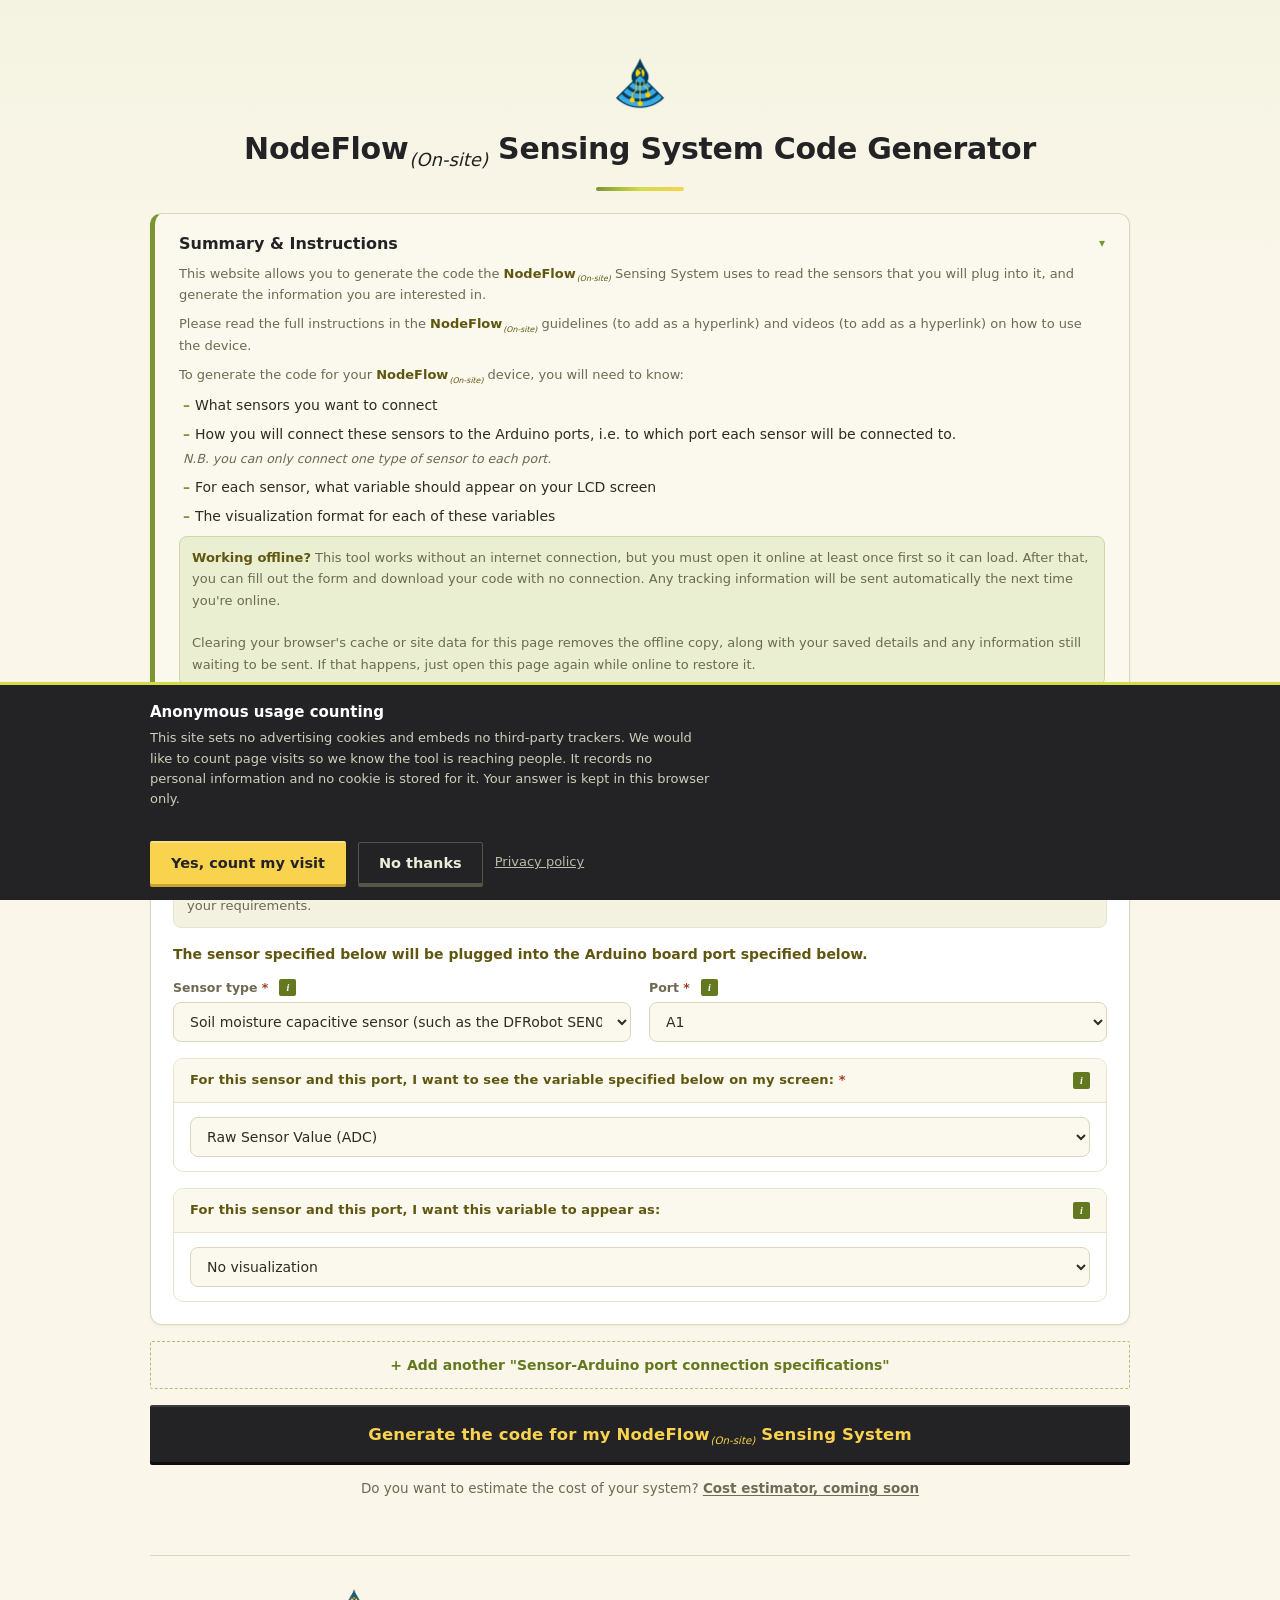
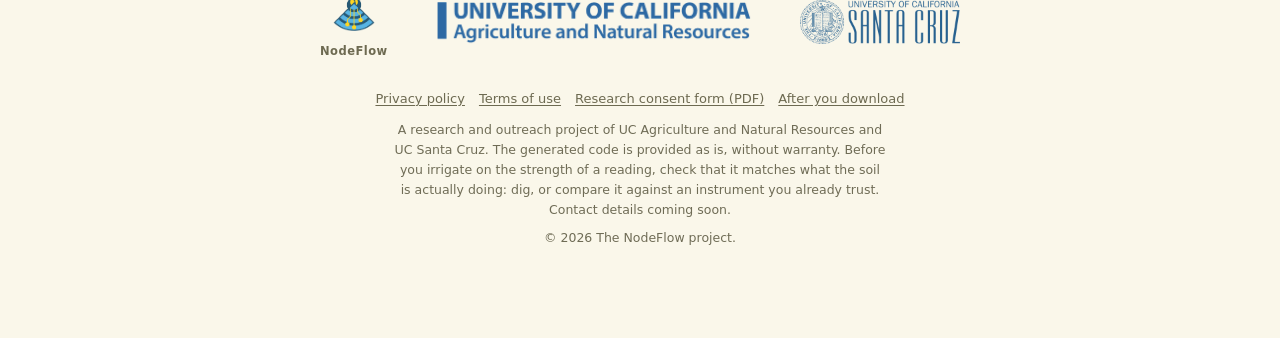
==== commit 92e8dc41: "Black and gold buttons, a clearer sensor name, and a warning that says something The primary button " ====
--- a/index.html
+++ b/index.html
@@ -250,8 +250,9 @@
         <p class="footer-legal">
           A research and outreach project of UC Agriculture and Natural
           Resources and UC Santa Cruz. The generated code is provided as is,
-          without warranty; check it against your own equipment before relying
-          on it for irrigation decisions.
+          without warranty. Before you irrigate on the strength of a reading,
+          check that it matches what the soil is actually doing: dig, or
+          compare it against an instrument you already trust.
         </p>
         <p class="contact-slot">Contact details coming soon.</p>
         <p class="footer-copy">
--- a/assets/css/styles.css
+++ b/assets/css/styles.css
@@ -1,5 +1,5 @@
 /* ============================================================
-   NodeFlow On-site Sensing System — stylesheet
+   NodeFlow On-site Sensing System stylesheet
    Palette: chartreuse / olive / brown / gold / charcoal / leaf
    ============================================================ */
 
@@ -35,24 +35,15 @@
     "Inter", "Segoe UI", system-ui, -apple-system, "Helvetica Neue", sans-serif;
   --font-mono: ui-monospace, "SF Mono", Menlo, Consolas, "Liberation Mono", monospace;
 
-  /* Vertical rhythm. Spacing is a scale, not a guess. */
-  --s-1: 4px;
-  --s-2: 8px;
-  --s-3: 12px;
-  --s-4: 16px;
-  --s-5: 24px;
-  --s-6: 32px;
-  --s-7: 48px;
-  --s-8: 72px;
-  --s-9: 104px;
-
-  --measure: 66ch;
-  --wrap: 1080px;
-
   --focus: #1f5f8b;
 
   --radius: 12px;
   --radius-sm: 8px;
+  /* Buttons are keys, not pills: near-square corners and a hard bottom edge
+     that compresses when pressed, after the keypad shield on the board. The
+     edge is a box-shadow so pressing costs no layout. */
+  --radius-key: 2px;
+  --key-lift: 3px;
   --shadow: 0 1px 3px rgba(35, 35, 38, 0.07);
   --shadow-lift: 0 4px 16px rgba(35, 35, 38, 0.12);
 }
@@ -333,14 +324,22 @@
   color: var(--danger);
   background: var(--danger-bg);
   border: 1px solid var(--danger-line);
-  border-radius: 6px;
+  border-radius: var(--radius-key);
   padding: 5px 13px;
   cursor: pointer;
   font-family: inherit;
   white-space: nowrap;
+  box-shadow: 0 2px 0 var(--danger-line);
   transition:
     background 0.15s,
-    border-color 0.15s;
+    border-color 0.15s,
+    transform 0.06s,
+    box-shadow 0.06s;
+}
+
+.remove-btn:active:not(:disabled) {
+  transform: translateY(2px);
+  box-shadow: 0 0 0 var(--danger-line);
 }
 
 .remove-btn:hover {
@@ -596,7 +595,7 @@
 .add-block-btn {
   width: 100%;
   padding: 15px;
-  border-radius: var(--radius);
+  border-radius: var(--radius-key);
   border: 1.5px dashed #b4bf6e;
   background: none;
   color: var(--leaf-dark);
@@ -636,8 +635,9 @@
 .gen-btn {
   width: 100%;
   padding: 18px;
-  border-radius: var(--radius);
+  border-radius: var(--radius-key);
   border: none;
+  border-top: 2px solid #3d3d44;
   background: var(--ink);
   color: var(--gold);
   font-size: 16.5px;
@@ -647,8 +647,9 @@
   letter-spacing: 0.01em;
   transition:
     background 0.15s,
-    transform 0.05s;
-  box-shadow: 0 3px 10px rgba(35, 35, 38, 0.22);
+    transform 0.06s,
+    box-shadow 0.06s;
+  box-shadow: 0 var(--key-lift) 0 #0e0e11;
 }
 
 .gen-btn:hover {
@@ -656,7 +657,8 @@
 }
 
 .gen-btn:active {
-  transform: translateY(1px);
+  transform: translateY(var(--key-lift));
+  box-shadow: 0 0 0 #0e0e11;
 }
 
 .cost-estimate {
@@ -732,11 +734,25 @@
 .copy-btn {
   font-size: 11.5px;
   font-weight: 600;
+  letter-spacing: 0.04em;
+  text-transform: uppercase;
   color: var(--gold);
   background: none;
-  border: none;
+  border: 1px solid #4a4a52;
+  border-radius: var(--radius-key);
+  padding: 4px 11px;
   cursor: pointer;
   font-family: inherit;
+  box-shadow: 0 2px 0 #4a4a52;
+  transition:
+    background 0.15s,
+    transform 0.06s,
+    box-shadow 0.06s;
+}
+
+.copy-btn:active {
+  transform: translateY(2px);
+  box-shadow: 0 0 0 #4a4a52;
 }
 
 .copy-btn:hover {
@@ -772,9 +788,9 @@
   display: inline-flex;
   align-items: center;
   justify-content: center;
-  width: 16px;
-  height: 16px;
-  border-radius: 50%;
+  width: 17px;
+  height: 17px;
+  border-radius: var(--radius-key);
   background: var(--leaf-dark);
   color: #fff;
   font-size: 10px;
@@ -858,7 +874,7 @@
   color: var(--text-soft);
   cursor: pointer;
   padding: 2px 7px;
-  border-radius: 5px;
+  border-radius: var(--radius-key);
   line-height: 1;
 }
 
@@ -933,7 +949,7 @@
 
 .survey-cancel-btn {
   padding: 10px 18px;
-  border-radius: var(--radius-sm);
+  border-radius: var(--radius-key);
   border: 1px solid var(--line);
   background: none;
   color: var(--text-soft);
@@ -941,6 +957,16 @@
   font-weight: 600;
   cursor: pointer;
   font-family: inherit;
+  box-shadow: 0 2px 0 var(--line);
+  transition:
+    background 0.15s,
+    transform 0.06s,
+    box-shadow 0.06s;
+}
+
+.survey-cancel-btn:active {
+  transform: translateY(2px);
+  box-shadow: 0 0 0 var(--line);
 }
 
 .survey-cancel-btn:hover {
@@ -950,15 +976,25 @@
 
 .survey-confirm-btn {
   padding: 10px 20px;
-  border-radius: var(--radius-sm);
+  border-radius: var(--radius-key);
   border: none;
+  border-top: 2px solid #3d3d44;
   background: var(--ink);
   color: var(--gold);
   font-size: 13px;
   font-weight: 700;
   cursor: pointer;
   font-family: inherit;
-  box-shadow: 0 2px 6px rgba(35, 35, 38, 0.2);
+  box-shadow: 0 var(--key-lift) 0 #0e0e11;
+  transition:
+    background 0.15s,
+    transform 0.06s,
+    box-shadow 0.06s;
+}
+
+.survey-confirm-btn:active:not(:disabled) {
+  transform: translateY(var(--key-lift));
+  box-shadow: 0 0 0 #0e0e11;
 }
 
 .survey-confirm-btn:hover {
@@ -1038,7 +1074,7 @@
   gap: 12px;
   padding: 10px 12px;
   border: 1.5px solid var(--line);
-  border-radius: var(--radius-sm);
+  border-radius: var(--radius-key);
   background: var(--surface);
   color: var(--text);
   font-size: 13px;
@@ -1089,7 +1125,7 @@
 .saved-file-del {
   width: 32px;
   border: 1px solid var(--line);
-  border-radius: var(--radius-sm);
+  border-radius: var(--radius-key);
   background: var(--surface);
   color: var(--danger);
   font-size: 13px;
@@ -1160,13 +1196,22 @@
   background: var(--gold);
   color: var(--ink);
   border: none;
-  border-radius: 6px;
+  border-radius: var(--radius-key);
   padding: 6px 15px;
   font-size: 13px;
   font-weight: 700;
   font-family: inherit;
   cursor: pointer;
-  transition: background 0.15s;
+  box-shadow: 0 2px 0 #c9a52f;
+  transition:
+    background 0.15s,
+    transform 0.06s,
+    box-shadow 0.06s;
+}
+
+#update-bar button:active {
+  transform: translateY(2px);
+  box-shadow: 0 0 0 #c9a52f;
 }
 
 #update-bar button:hover {
@@ -1368,33 +1413,69 @@
   font-size: 14.5px;
   font-weight: 600;
   text-decoration: none;
-  border: 2px solid transparent;
-  border-radius: var(--radius-sm);
+  border: 1px solid transparent;
+  border-radius: var(--radius-key);
   cursor: pointer;
   transition:
     background 0.15s,
     color 0.15s,
-    border-color 0.15s;
+    border-color 0.15s,
+    transform 0.06s,
+    box-shadow 0.06s;
+}
+
+.btn:active {
+  transform: translateY(var(--key-lift));
 }
 
 .btn-primary {
-  background: var(--leaf-dark);
-  color: #fff;
+  background: var(--ink);
+  color: var(--gold);
+  border-top: 2px solid #3d3d44;
+  box-shadow: 0 var(--key-lift) 0 #0e0e11;
 }
 
 .btn-primary:hover {
-  background: #4f5f18;
+  background: #33333a;
+  color: var(--gold);
+}
+
+.btn-primary:active {
+  box-shadow: 0 0 0 #0e0e11;
+}
+
+/* The consent bar is itself ink, so the key inverts there to stay visible:
+   gold face, dark legend. Same two colours either way round. */
+.consent-bar .btn-primary {
+  background: var(--gold);
+  color: var(--ink);
+  border-top-color: #fbe08a;
+  box-shadow: 0 var(--key-lift) 0 #c9a52f;
+}
+
+.consent-bar .btn-primary:hover {
+  background: #fbdd77;
+  color: var(--ink);
+}
+
+.consent-bar .btn-primary:active {
+  box-shadow: 0 0 0 #c9a52f;
 }
 
 .btn-quiet {
   background: transparent;
   color: var(--olive-dark);
   border-color: var(--line);
+  box-shadow: 0 var(--key-lift) 0 var(--line);
 }
 
 .btn-quiet:hover {
   border-color: var(--olive);
   background: var(--surface-alt);
+}
+
+.btn-quiet:active {
+  box-shadow: 0 0 0 var(--line);
 }
 
 /* ---------- Error and loading states ---------- */
@@ -1555,7 +1636,7 @@
   font-size: 16px;
   line-height: 1.6;
   color: var(--text-soft);
-  margin-bottom: var(--s-5);
+  margin-bottom: 24px;
 }
 
 .prose {
@@ -1593,7 +1674,7 @@
   margin-bottom: 5px;
 }
 
-.prose a {
+.prose a:not(.btn) {
   color: var(--olive-dark);
   text-underline-offset: 2px;
 }
@@ -1737,6 +1818,11 @@
 .consent-bar .btn-quiet {
   color: #eceedb;
   border-color: #55564a;
+  box-shadow: 0 var(--key-lift) 0 #55564a;
+}
+
+.consent-bar .btn-quiet:active {
+  box-shadow: 0 0 0 #55564a;
 }
 
 .consent-bar .btn-quiet:hover {
@@ -1829,13 +1915,23 @@
     color: #fff;
     background: var(--leaf-dark);
     border: none;
-    border-radius: var(--radius-sm);
+    border-radius: var(--radius-key);
     padding: 12px 18px;
     cursor: pointer;
+    box-shadow: 0 var(--key-lift) 0 #3b4712;
+    transition:
+      background 0.15s,
+      transform 0.06s,
+      box-shadow 0.06s;
   }
 
   .sticky-cta-btn:hover {
     background: #4f5f18;
+  }
+
+  .sticky-cta-btn:active {
+    transform: translateY(var(--key-lift));
+    box-shadow: 0 0 0 #3b4712;
   }
 }
 
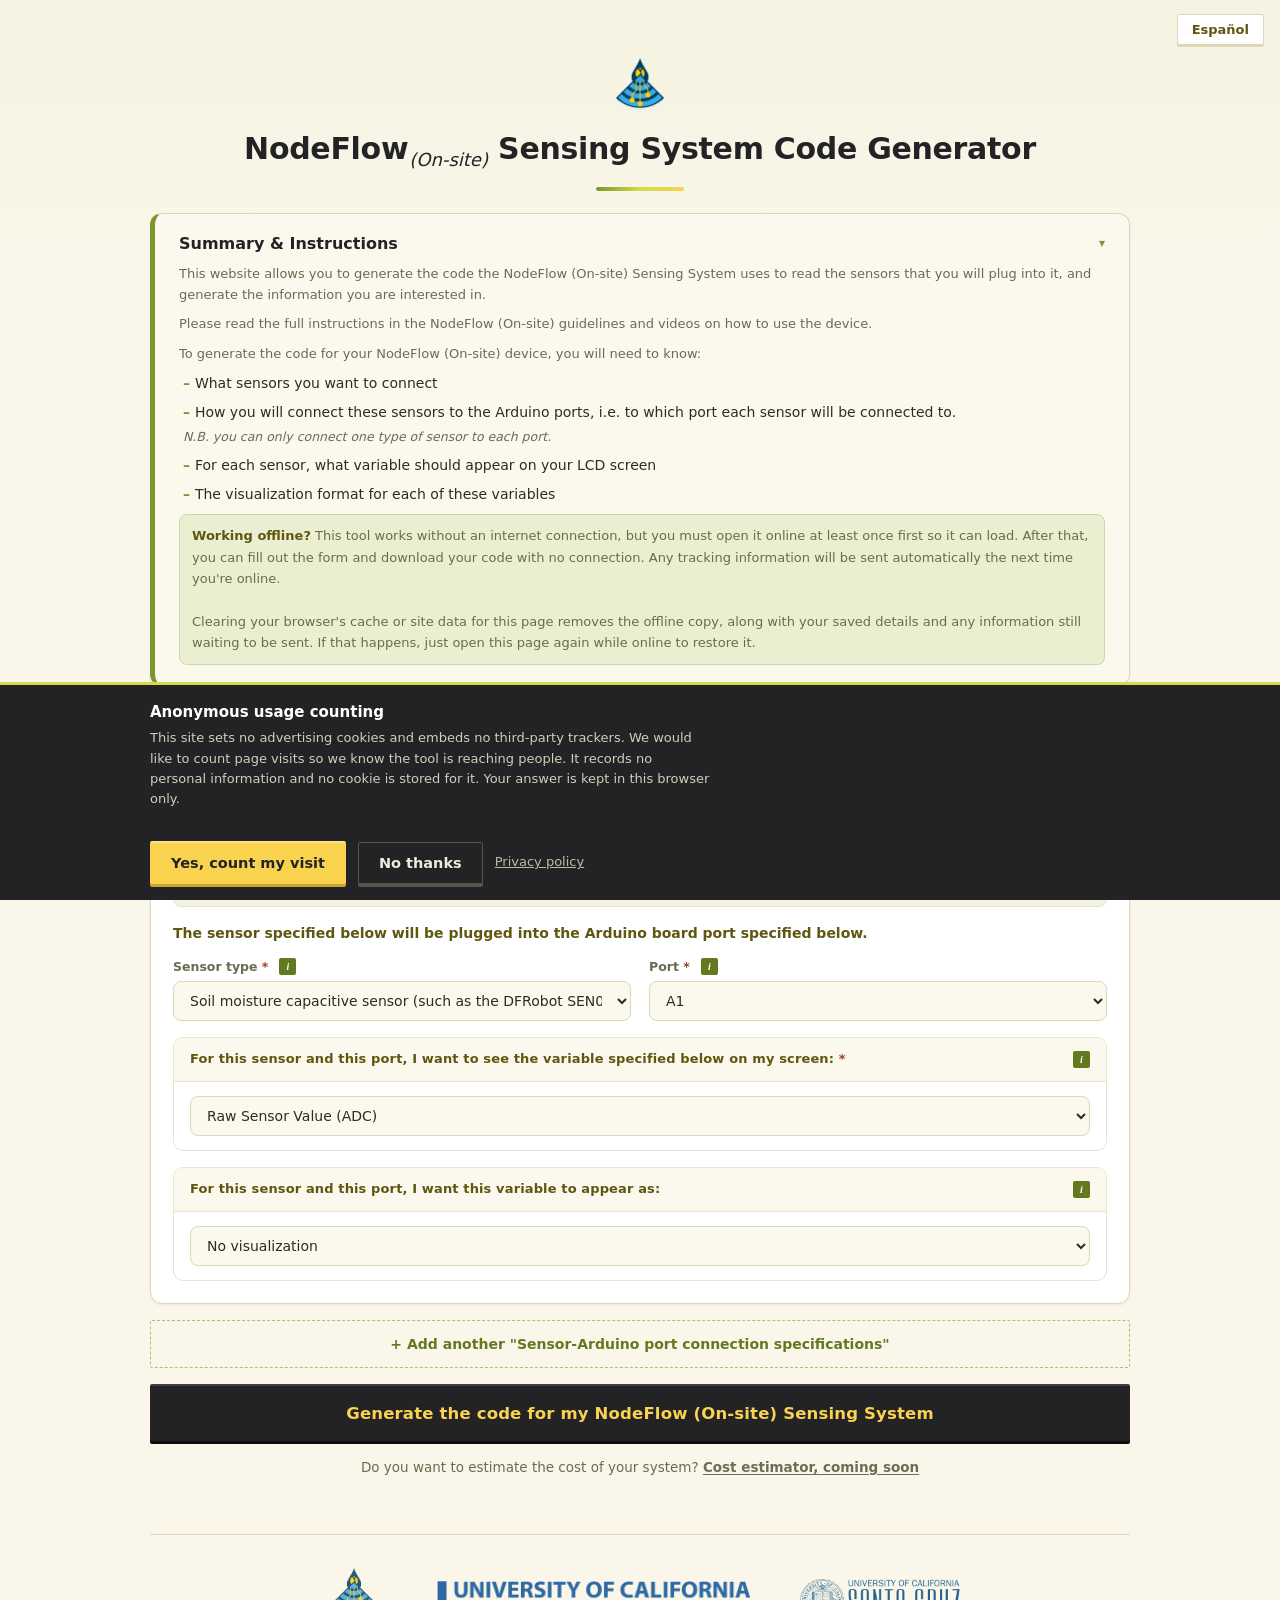
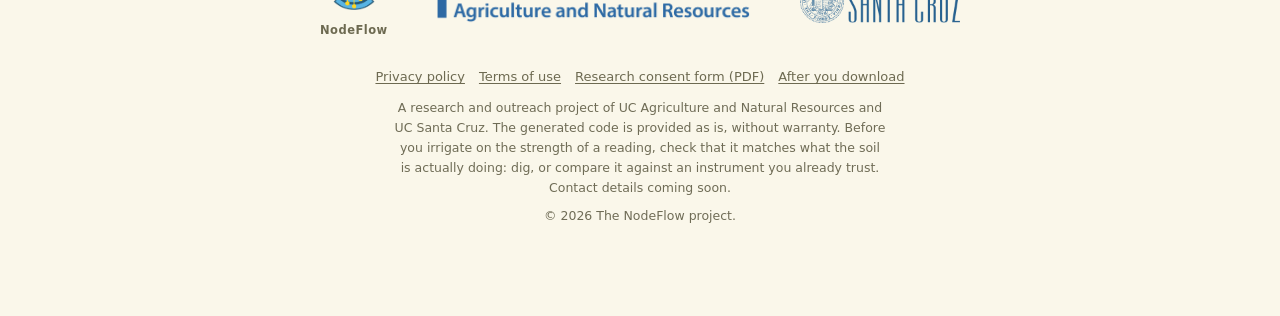
==== commit 3917c674: "Add Spanish, with a switch in the corner of the page The generator now reads in English or Spanish. " ====
--- a/index.html
+++ b/index.html
@@ -54,13 +54,17 @@
     <link rel="stylesheet" href="assets/css/styles.css" />
   </head>
   <body>
-    <a class="skip-link" href="#sensors-list">Skip to the form</a>
+    <a class="skip-link" href="#sensors-list" data-i18n="page.skip">Skip to the form</a>
+
+    <button type="button" class="lang-toggle" id="lang-toggle"
+            data-i18n="lang.switch" data-i18n-attr="aria-label:lang.switchLabel">Español</button>
 
     <div class="container">
       <div class="header">
         <img
           src="assets/img/nodeflow-logo.png"
           alt="NodeFlow logo: a water drop over a fan of soil layers with three sensor nodes"
+          data-i18n-attr="alt:logo.alt"
           class="header-logo"
           width="62"
           height="62"
@@ -77,66 +81,67 @@
             aria-expanded="true"
             aria-controls="info-box-body"
           >
-            <span>Summary &amp; Instructions</span>
+            <span data-i18n="info.title">Summary &amp; Instructions</span>
             <span class="info-box-chevron" id="info-box-chevron" aria-hidden="true">&#9662;</span>
           </button>
           <div class="info-box-body" id="info-box-body">
-            <p>
+            <p data-i18n="info.p1">
               This website allows you to generate the code the
-              <strong>NodeFlow<sub class="nf-sub">(On-site)</sub></strong>
-              Sensing System uses to read the sensors that you will plug into
-              it, and generate the information you are interested in.
+              NodeFlow (On-site) Sensing System uses to read the sensors that
+              you will plug into it, and generate the information you are
+              interested in.
             </p>
-            <p>
-              Please read the full instructions in the
-              <strong>NodeFlow<sub class="nf-sub">(On-site)</sub></strong>
-              guidelines (to add as a hyperlink) and videos (to add as a
-              hyperlink) on how to use the device.
+            <p data-i18n="info.p2">
+              Please read the full instructions in the NodeFlow (On-site)
+              guidelines and videos on how to use the device.
             </p>
-            <p>
-              To generate the code for your
-              <strong>NodeFlow<sub class="nf-sub">(On-site)</sub></strong>
-              device, you will need to know:
+            <p data-i18n="info.p3">
+              To generate the code for your NodeFlow (On-site) device, you will
+              need to know:
             </p>
             <ul class="info-list">
-              <li>What sensors you want to connect</li>
+              <li data-i18n="info.li1">What sensors you want to connect</li>
               <li>
-                How you will connect these sensors to the Arduino ports, i.e. to
-                which port each sensor will be connected to.
-                <em
+                <span data-i18n="info.li2">
+                  How you will connect these sensors to the Arduino ports, i.e.
+                  to which port each sensor will be connected to.
+                </span>
+                <em data-i18n="info.li2em"
                   >N.B. you can only connect one type of sensor to each
                   port.</em
                 >
               </li>
-              <li>
+              <li data-i18n="info.li3">
                 For each sensor, what variable should appear on your LCD screen
               </li>
-              <li>The visualization format for each of these variables</li>
+              <li data-i18n="info.li4">
+                The visualization format for each of these variables
+              </li>
             </ul>
             <p class="offline-note">
-              <strong>Working offline?</strong> This tool works without an
-              internet connection, but you must open it online at least once
-              first so it can load. After that, you can fill out the form and
-              download your code with no connection. Any tracking information
-              will be sent automatically the next time you're online.
+              <strong data-i18n="info.offlineTitle">Working offline?</strong>
+              <span data-i18n="info.offline">
+                This tool works without an internet connection, but you must
+                open it online at least once first so it can load.
+              </span>
               <br /><br />
-              Clearing your browser's cache or site data for this page removes
-              the offline copy, along with your saved details and any
-              information still waiting to be sent. If that happens, just open
-              this page again while online to restore it.
+              <span data-i18n="info.offline2">
+                Clearing your browser's cache or site data for this page removes
+                the offline copy.
+              </span>
             </p>
           </div>
         </div>
-        <span class="req-note">
-          Fields marked <span class="req">*</span> are required
+
+        <span class="req-note" data-i18n="form.requiredNote">
+          Fields marked * are required
         </span>
       </div>
 
       <noscript>
-        <p class="noscript-note">
+        <p class="noscript-note" data-i18n="form.noscript">
           This generator builds your Arduino file inside the browser, so it
-          needs JavaScript switched on. Everything still happens on your own
-          machine: turning JavaScript on does not send your work anywhere.
+          needs JavaScript switched on.
         </p>
       </noscript>
 
@@ -156,7 +161,7 @@
       ></div>
 
       <button class="add-block-btn" type="button" onclick="addBlock()">
-        + Add another "Sensor-Arduino port connection specifications"
+        <span data-i18n="form.addBlock">+ Add another sensor and port</span>
       </button>
 
       <div
@@ -172,16 +177,15 @@
         id="gen-btn"
         onclick="handleGenerate()"
       >
-        <span class="gen-btn-label">
-          Generate the code for my NodeFlow<sub class="nf-sub">(On-site)</sub>
-          Sensing System
+        <span class="gen-btn-label" data-i18n="form.generate">
+          Generate the code for my NodeFlow (On-site) Sensing System
         </span>
         <span class="btn-spinner" aria-hidden="true"></span>
       </button>
 
       <p class="cost-estimate">
-        Do you want to estimate the cost of your system?
-        <button type="button" class="cost-link" disabled>
+        <span data-i18n="form.costQuestion">Do you want to estimate the cost of your system?</span>
+        <button type="button" class="cost-link" disabled data-i18n="form.costSoon">
           Cost estimator, coming soon
         </button>
       </p>
@@ -194,16 +198,17 @@
       >
         <span class="success-mark" aria-hidden="true">&#10003;</span>
         <span>
-          The code has successfully downloaded as
-          <strong id="success-filename">your file</strong>. You can visualize it
-          below, or read <a href="thank-you.html">what to do next</a>.
+          <span data-i18n="result.downloaded">The code has successfully downloaded as</span>
+          <strong id="success-filename">your file</strong>.
+          <span data-i18n="result.viewBelow">You can visualize it below, or read</span>
+          <a href="thank-you.html" data-i18n="result.whatNext">what to do next</a>.
         </span>
       </div>
 
       <div class="preview-wrap" id="preview-wrap">
         <div class="preview-head">
-          <span>Code preview</span>
-          <button class="copy-btn" type="button" onclick="copyPreview()">
+          <span data-i18n="result.preview">Code preview</span>
+          <button class="copy-btn" type="button" onclick="copyPreview()" data-i18n="result.copy">
             Copy
           </button>
         </div>
@@ -242,29 +247,26 @@
 
       <footer class="site-footer">
         <nav aria-label="Legal and contact">
-          <a href="privacy.html">Privacy policy</a>
-          <a href="terms.html">Terms of use</a>
-          <a href="assets/docs/consent.pdf">Research consent form (PDF)</a>
-          <a href="thank-you.html">After you download</a>
+          <a href="privacy.html" data-i18n="foot.privacy">Privacy policy</a>
+          <a href="terms.html" data-i18n="foot.terms">Terms of use</a>
+          <a href="assets/docs/consent.pdf" data-i18n="foot.consentForm">Research consent form (PDF)</a>
+          <a href="thank-you.html" data-i18n="foot.afterDownload">After you download</a>
         </nav>
-        <p class="footer-legal">
+        <p class="footer-legal" data-i18n="foot.legal">
           A research and outreach project of UC Agriculture and Natural
-          Resources and UC Santa Cruz. The generated code is provided as is,
-          without warranty. Before you irrigate on the strength of a reading,
-          check that it matches what the soil is actually doing: dig, or
-          compare it against an instrument you already trust.
+          Resources and UC Santa Cruz.
         </p>
-        <p class="contact-slot">Contact details coming soon.</p>
+        <p class="contact-slot" data-i18n="foot.contactSoon">Contact details coming soon.</p>
         <p class="footer-copy">
-          &copy; <span id="foot-year">2026</span> The NodeFlow project.
+          &copy; <span id="foot-year">2026</span> <span data-i18n="foot.copyright">The NodeFlow project.</span>
         </p>
       </footer>
     </div>
 
     <!-- Sticky action bar for small screens -->
     <div class="sticky-cta" id="sticky-cta" hidden>
-      <span class="sticky-cta-text">Ready when you are</span>
-      <button type="button" class="sticky-cta-btn" onclick="handleGenerate()">
+      <span class="sticky-cta-text" data-i18n="form.ready">Ready when you are</span>
+      <button type="button" class="sticky-cta-btn" onclick="handleGenerate()" data-i18n="form.generate">
         Generate my code
       </button>
     </div>
@@ -280,22 +282,20 @@
     >
       <div class="consent-bar-inner">
         <div>
-          <h2 id="consent-bar-title">Anonymous usage counting</h2>
-          <p>
+          <h2 id="consent-bar-title" data-i18n="consent.title">Anonymous usage counting</h2>
+          <p data-i18n="consent.body">
             This site sets no advertising cookies and embeds no third-party
-            trackers. We would like to count page visits so we know the tool is
-            reaching people. It records no personal information and no cookie is
-            stored for it. Your answer is kept in this browser only.
+            trackers.
           </p>
         </div>
         <div class="consent-bar-btns">
-          <button type="button" class="btn btn-primary" id="consent-yes">
+          <button type="button" class="btn btn-primary" id="consent-yes" data-i18n="consent.yes">
             Yes, count my visit
           </button>
-          <button type="button" class="btn btn-quiet" id="consent-no">
+          <button type="button" class="btn btn-quiet" id="consent-no" data-i18n="consent.no">
             No thanks
           </button>
-          <a class="consent-bar-link" href="privacy.html">Privacy policy</a>
+          <a class="consent-bar-link" href="privacy.html" data-i18n="consent.privacy">Privacy policy</a>
         </div>
       </div>
     </div>
@@ -309,12 +309,12 @@
         aria-labelledby="survey-title"
       >
         <div class="survey-modal-head">
-          <h2 class="survey-title" id="survey-title">Before you download</h2>
+          <h2 class="survey-title" id="survey-title" data-i18n="dialog.title">Before you download</h2>
           <button
             class="survey-close"
             type="button"
             onclick="closeSurvey()"
-            aria-label="Cancel and close this dialog"
+            data-i18n-attr="aria-label:dialog.close"
           >
             <span aria-hidden="true">&#x2715;</span>
           </button>
@@ -324,16 +324,17 @@
           <label class="consent-label">
             <input type="checkbox" id="consent-checkbox" />
             <span>
-              I have read the
+              <span data-i18n="dialog.consent1">I have read the</span>
               <a
                 href="assets/docs/consent.pdf"
                 target="_blank"
                 rel="noopener noreferrer"
                 class="consent-link"
+                data-i18n="dialog.consentLink"
                 >consent form (PDF, opens in a new tab)</a
               >
-              and agree to my information being collected by NodeFlow for
-              research purposes.
+              <span data-i18n="dialog.consent2">and agree to my information
+              being collected by NodeFlow for research purposes.</span>
             </span>
           </label>
           <div class="survey-foot-btns">
@@ -341,6 +342,7 @@
               class="survey-cancel-btn"
               type="button"
               onclick="closeSurvey()"
+              data-i18n="dialog.cancel"
             >
               Cancel
             </button>
@@ -351,7 +353,7 @@
               onclick="confirmSurvey()"
               disabled
             >
-              <span class="gen-btn-label">Confirm + download</span>
+              <span class="gen-btn-label" data-i18n="dialog.confirm">Confirm + download</span>
               <span class="btn-spinner" aria-hidden="true"></span>
             </button>
           </div>
@@ -360,6 +362,7 @@
     </div>
 
     <script src="assets/js/config.js"></script>
+    <script src="assets/js/i18n.js"></script>
     <script src="assets/js/main.js"></script>
     <script src="assets/js/site.js"></script>
   </body>
--- a/assets/css/styles.css
+++ b/assets/css/styles.css
@@ -1983,3 +1983,46 @@
     padding: 0;
   }
 }
+
+/* ---------- Language switch ---------- */
+
+.lang-toggle {
+  position: absolute;
+  top: 14px;
+  right: 16px;
+  z-index: 70;
+  font-family: inherit;
+  font-size: 13px;
+  font-weight: 600;
+  color: var(--olive-dark);
+  background: var(--card);
+  border: 1px solid var(--line);
+  border-radius: var(--radius-key);
+  padding: 7px 14px;
+  cursor: pointer;
+  box-shadow: 0 2px 0 var(--line);
+  transition:
+    background 0.15s,
+    border-color 0.15s,
+    transform 0.06s,
+    box-shadow 0.06s;
+}
+
+.lang-toggle:hover {
+  border-color: var(--olive);
+  background: var(--surface-alt);
+}
+
+.lang-toggle:active {
+  transform: translateY(2px);
+  box-shadow: 0 0 0 var(--line);
+}
+
+@media (max-width: 520px) {
+  .lang-toggle {
+    top: 8px;
+    right: 8px;
+    padding: 6px 11px;
+    font-size: 12px;
+  }
+}
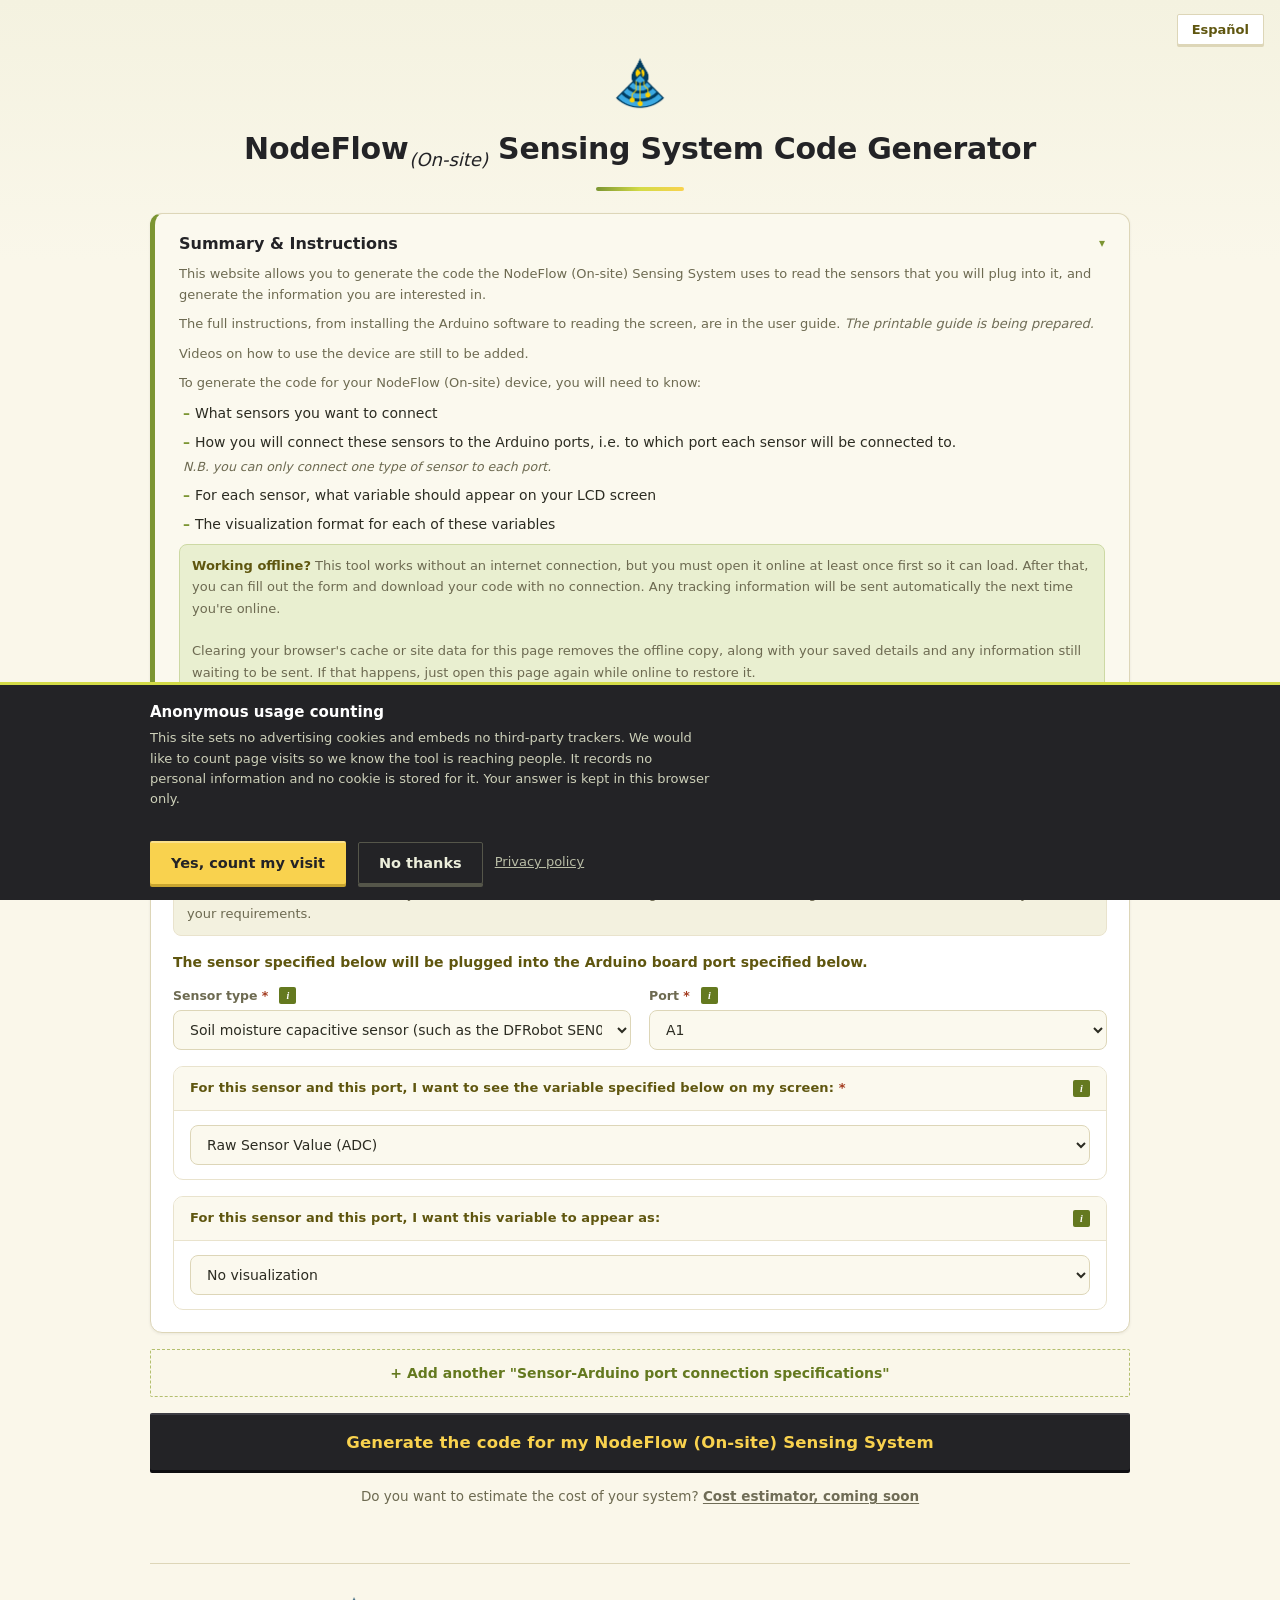
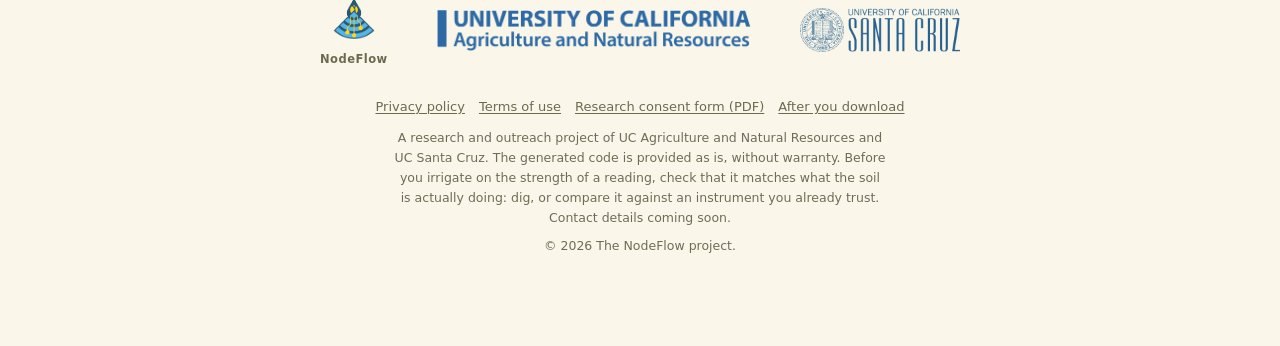
==== commit 3ae21127: "link the user guide from the summary and instructions box the box pointed at guidelines that did not" ====
--- a/index.html
+++ b/index.html
@@ -91,9 +91,27 @@
               you will plug into it, and generate the information you are
               interested in.
             </p>
+            <p class="guide-line">
+              <span data-i18n="info.guideIntro"
+                >The full instructions, from installing the Arduino software to
+                reading the screen, are in the user guide.</span
+              >
+              <a
+                id="guide-link"
+                class="guide-link"
+                href="assets/docs/nodeflow-user-guide.pdf"
+                target="_blank"
+                rel="noopener"
+                hidden
+                data-i18n="info.guideLink"
+                >Open the user guide (PDF)</a
+              >
+              <span id="guide-pending" data-i18n="info.guidePending"
+                >The printable guide is being prepared.</span
+              >
+            </p>
             <p data-i18n="info.p2">
-              Please read the full instructions in the NodeFlow (On-site)
-              guidelines and videos on how to use the device.
+              Videos on how to use the device are still to be added.
             </p>
             <p data-i18n="info.p3">
               To generate the code for your NodeFlow (On-site) device, you will
--- a/assets/css/styles.css
+++ b/assets/css/styles.css
@@ -2026,3 +2026,22 @@
     font-size: 12px;
   }
 }
+
+/* the user guide link inside the summary box */
+
+.guide-link {
+  display: inline-block;
+  font-weight: 600;
+  color: var(--olive-dark);
+  text-underline-offset: 2px;
+}
+
+.guide-link[hidden],
+#guide-pending[hidden] {
+  display: none;
+}
+
+#guide-pending {
+  color: var(--text-faint);
+  font-style: italic;
+}
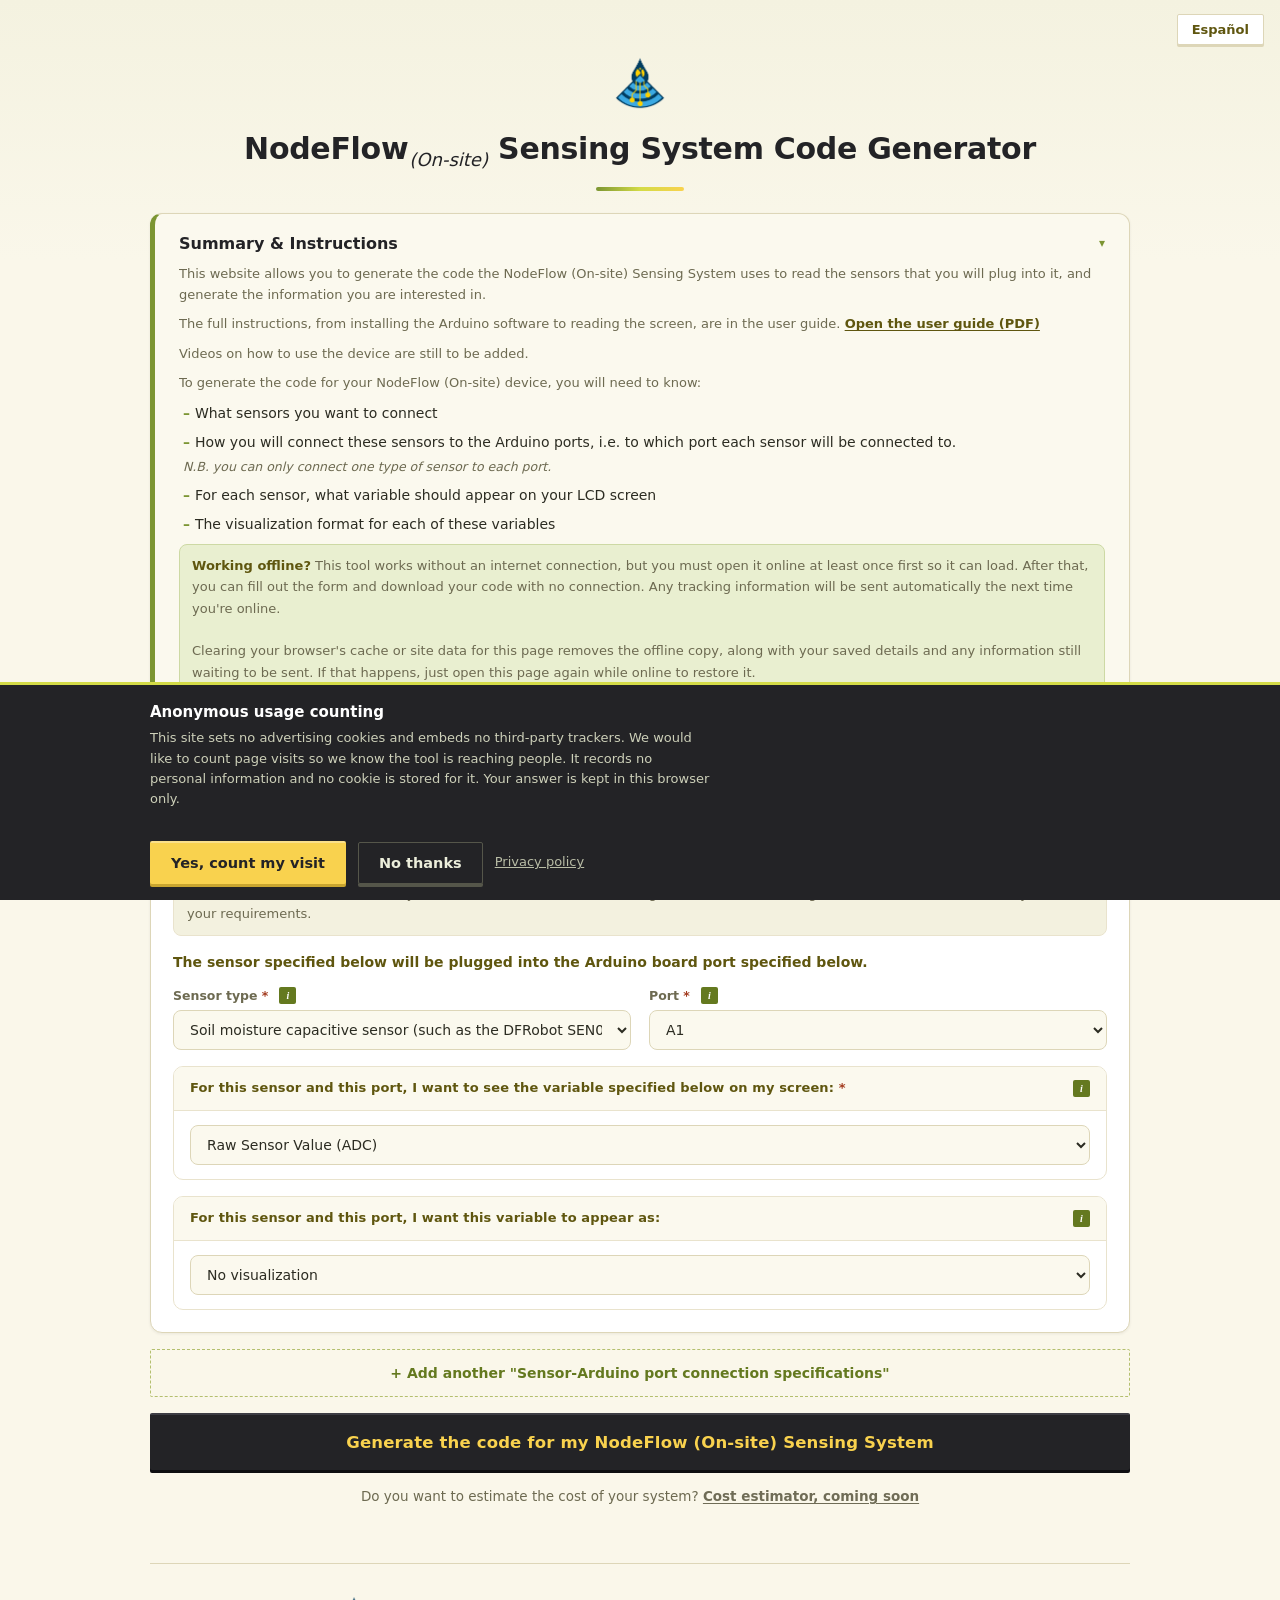
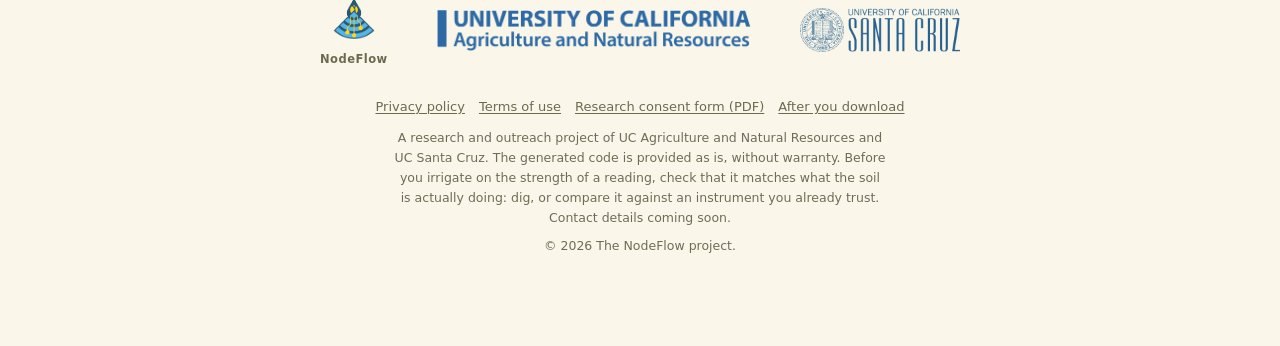
==== commit cae77f82: "publish the guide as a pdf only, and say the spanish version is coming the built pdf is now in the r" ====
--- a/index.html
+++ b/index.html
@@ -108,6 +108,10 @@
               >
               <span id="guide-pending" data-i18n="info.guidePending"
                 >The printable guide is being prepared.</span
+              >
+              <span class="guide-es-note" data-i18n-lang="es" data-i18n="info.guideSpanishSoon" hidden
+                >The guide is in English for now. A Spanish translation is on
+                its way.</span
               >
             </p>
             <p data-i18n="info.p2">
